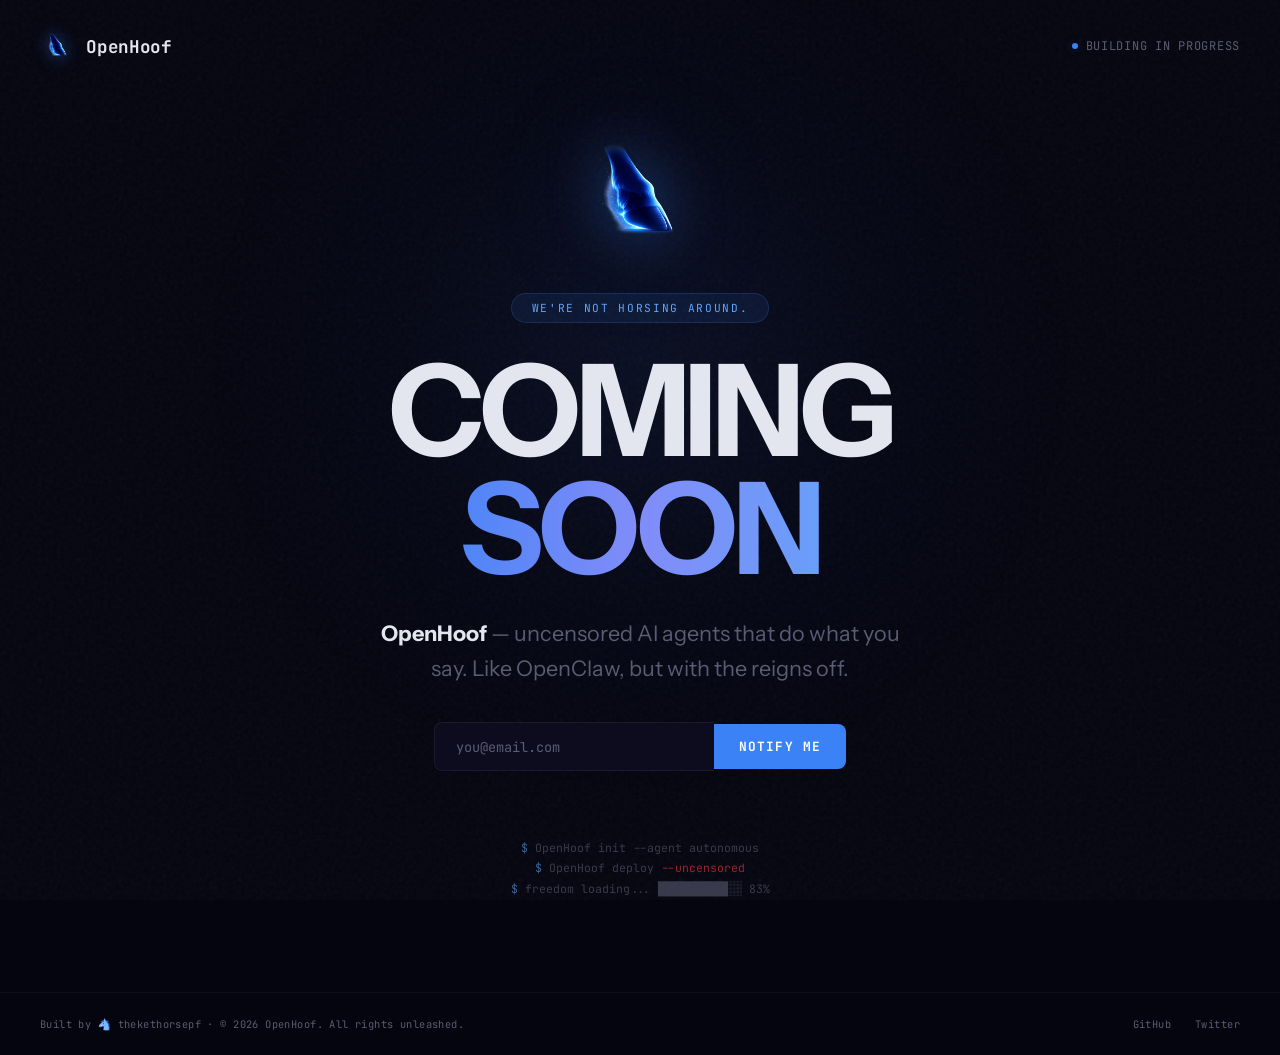
==== index.html @ 780d39b6 "Add OpenHoof landing page Interactive coming soon page with blue theme, animated dot grid, and OpenH" ====
<!DOCTYPE html>
<html lang="en">
<head>
  <meta charset="UTF-8">
  <meta name="viewport" content="width=device-width, initial-scale=1.0">
  <title>OpenHoof — Uncensored AI Agents</title>
  <meta name="description" content="OpenHoof is coming. Uncensored AI agents, no guardrails. Reclaim your freedom to build.">
  <link rel="icon" type="image/png" href="logo.png">
  <link rel="preconnect" href="https://fonts.googleapis.com">
  <link rel="preconnect" href="https://fonts.gstatic.com" crossorigin>
  <link href="https://fonts.googleapis.com/css2?family=Instrument+Sans:wght@400;700&family=JetBrains+Mono:wght@400;700&display=swap" rel="stylesheet">
  <style>
    *, *::before, *::after {
      margin: 0;
      padding: 0;
      box-sizing: border-box;
    }

    :root {
      --bg: #050510;
      --surface: #0c0c1e;
      --text: #e4e6ef;
      --text-dim: #5a5c72;
      --accent: #3b82f6;
      --accent-bright: #60a5fa;
      --accent-dim: rgba(59, 130, 246, 0.1);
      --accent-glow: rgba(59, 130, 246, 0.25);
      --red: #ff3636;
      --font-display: 'Instrument Sans', sans-serif;
      --font-mono: 'JetBrains Mono', monospace;
    }

    html {
      font-size: 16px;
      -webkit-font-smoothing: antialiased;
      -moz-osx-font-smoothing: grayscale;
    }

    body {
      background: var(--bg);
      color: var(--text);
      font-family: var(--font-display);
      min-height: 100vh;
      overflow-x: hidden;
      position: relative;
    }

    /* ── Canvas background ── */
    #grid-canvas {
      position: fixed;
      top: 0;
      left: 0;
      width: 100%;
      height: 100%;
      z-index: 0;
      opacity: 0.35;
    }

    /* ── Grain overlay ── */
    body::before {
      content: '';
      position: fixed;
      top: 0;
      left: 0;
      width: 100%;
      height: 100%;
      z-index: 1;
      pointer-events: none;
      background-image: url("data:image/svg+xml,%3Csvg viewBox='0 0 256 256' xmlns='http://www.w3.org/2000/svg'%3E%3Cfilter id='noise'%3E%3CfeTurbulence type='fractalNoise' baseFrequency='0.9' numOctaves='4' stitchTiles='stitch'/%3E%3C/filter%3E%3Crect width='100%25' height='100%25' filter='url(%23noise)' opacity='0.04'/%3E%3C/svg%3E");
      background-repeat: repeat;
    }

    /* ── Radial glow behind hero ── */
    .glow {
      position: fixed;
      top: 40%;
      left: 50%;
      transform: translate(-50%, -50%);
      width: 900px;
      height: 900px;
      background: radial-gradient(circle, rgba(59,130,246,0.08) 0%, rgba(59,130,246,0.02) 40%, transparent 70%);
      z-index: 0;
      pointer-events: none;
      animation: pulse-glow 6s ease-in-out infinite alternate;
    }

    @keyframes pulse-glow {
      0%   { opacity: 0.6; transform: translate(-50%, -50%) scale(1); }
      100% { opacity: 1;   transform: translate(-50%, -50%) scale(1.15); }
    }

    /* ── Layout ── */
    .page {
      position: relative;
      z-index: 2;
      display: flex;
      flex-direction: column;
      min-height: 100vh;
    }

    /* ── Top bar ── */
    .topbar {
      display: flex;
      align-items: center;
      justify-content: space-between;
      padding: 1.75rem 2.5rem;
      animation: fade-down 1s ease-out 0.2s both;
    }

    .logo {
      display: flex;
      align-items: center;
      gap: 0.65rem;
      font-family: var(--font-mono);
      font-weight: 700;
      font-size: 1.1rem;
      letter-spacing: -0.02em;
      color: var(--text);
      text-decoration: none;
    }

    .logo-icon {
      width: 36px;
      height: 36px;
      display: flex;
      align-items: center;
      justify-content: center;
      position: relative;
      filter: drop-shadow(0 0 8px rgba(59,130,246,0.5));
    }

    .logo-icon img {
      width: 100%;
      height: 100%;
      object-fit: contain;
    }

    .topbar-status {
      display: flex;
      align-items: center;
      gap: 0.5rem;
      font-family: var(--font-mono);
      font-size: 0.75rem;
      color: var(--text-dim);
      letter-spacing: 0.06em;
      text-transform: uppercase;
    }

    .status-dot {
      width: 6px;
      height: 6px;
      border-radius: 50%;
      background: var(--accent);
      box-shadow: 0 0 8px var(--accent-glow);
      animation: blink 2.5s ease-in-out infinite;
    }

    @keyframes blink {
      0%, 100% { opacity: 1; }
      50%      { opacity: 0.2; }
    }

    /* ── Hero ── */
    .hero {
      flex: 1;
      display: flex;
      flex-direction: column;
      align-items: center;
      justify-content: center;
      text-align: center;
      padding: 2rem 2rem 6rem;
      gap: 1.8rem;
    }

    /* ── Hero Logo ── */
    .hero-logo {
      width: 140px;
      height: 140px;
      filter: drop-shadow(0 0 30px rgba(59,130,246,0.4)) drop-shadow(0 0 60px rgba(59,130,246,0.15));
      animation: fade-up 1s ease-out 0.4s both, float 5s ease-in-out infinite 1.4s;
    }

    .hero-logo img {
      width: 100%;
      height: 100%;
      object-fit: contain;
    }

    @keyframes float {
      0%, 100% { transform: translateY(0); }
      50%      { transform: translateY(-10px); }
    }

    .hero-badge {
      font-family: var(--font-mono);
      font-size: 0.7rem;
      letter-spacing: 0.15em;
      text-transform: uppercase;
      color: var(--accent-bright);
      background: var(--accent-dim);
      border: 1px solid rgba(59, 130, 246, 0.2);
      padding: 0.45rem 1.2rem;
      border-radius: 100px;
      animation: fade-up 0.8s ease-out 0.5s both;
    }

    .hero-heading {
      font-family: var(--font-display);
      font-weight: 700;
      font-size: clamp(3.5rem, 10vw, 8.5rem);
      line-height: 0.92;
      letter-spacing: -0.04em;
      color: var(--text);
      animation: fade-up 0.9s ease-out 0.7s both;
      position: relative;
    }

    .hero-heading .line-2 {
      display: block;
      background: linear-gradient(90deg, var(--accent) 0%, #818cf8 50%, var(--accent-bright) 100%);
      -webkit-background-clip: text;
      -webkit-text-fill-color: transparent;
      background-clip: text;
    }

    /* Glitch flicker on heading */
    .hero-heading::after {
      content: 'COMING';
      position: absolute;
      top: 0;
      left: 0;
      width: 100%;
      color: var(--accent-bright);
      overflow: hidden;
      clip-path: inset(0 0 0 0);
      animation: glitch 8s linear infinite;
      pointer-events: none;
      opacity: 0;
    }

    @keyframes glitch {
      0%, 94%, 100%  { opacity: 0; }
      95%            { opacity: 0.8; clip-path: inset(20% 0 60% 0); transform: translateX(-4px); }
      96%            { opacity: 0; }
      97%            { opacity: 0.6; clip-path: inset(50% 0 10% 0); transform: translateX(3px); }
      98%            { opacity: 0; }
    }

    .hero-sub {
      font-family: var(--font-display);
      font-size: clamp(1rem, 2.5vw, 1.35rem);
      font-weight: 400;
      color: var(--text-dim);
      max-width: 520px;
      line-height: 1.6;
      animation: fade-up 0.9s ease-out 0.9s both;
    }

    .hero-sub strong {
      color: var(--text);
      font-weight: 700;
    }

    /* ── CTA input ── */
    .cta-row {
      display: flex;
      align-items: center;
      gap: 0;
      margin-top: 0.5rem;
      animation: fade-up 1s ease-out 1.1s both;
      position: relative;
    }

    .cta-input {
      font-family: var(--font-mono);
      font-size: 0.85rem;
      padding: 0.9rem 1.3rem;
      background: var(--surface);
      border: 1px solid rgba(255,255,255,0.06);
      border-right: none;
      border-radius: 8px 0 0 8px;
      color: var(--text);
      outline: none;
      width: 280px;
      transition: border-color 0.3s, box-shadow 0.3s;
    }

    .cta-input::placeholder {
      color: var(--text-dim);
    }

    .cta-input:focus {
      border-color: rgba(59, 130, 246, 0.5);
      box-shadow: 0 0 0 3px rgba(59, 130, 246, 0.1);
    }

    .cta-btn {
      font-family: var(--font-mono);
      font-size: 0.8rem;
      font-weight: 700;
      letter-spacing: 0.08em;
      text-transform: uppercase;
      padding: 0.9rem 1.6rem;
      background: var(--accent);
      color: #fff;
      border: none;
      border-radius: 0 8px 8px 0;
      cursor: pointer;
      transition: background 0.25s, transform 0.15s, box-shadow 0.25s;
      white-space: nowrap;
    }

    .cta-btn:hover {
      background: var(--accent-bright);
      transform: translateY(-1px);
      box-shadow: 0 4px 20px rgba(59, 130, 246, 0.35);
    }

    .cta-btn:active {
      transform: translateY(0);
    }

    /* ── Terminal lines decoration ── */
    .terminal-lines {
      margin-top: 2.5rem;
      animation: fade-up 1s ease-out 1.4s both;
      display: flex;
      flex-direction: column;
      align-items: center;
      gap: 0.35rem;
      font-family: var(--font-mono);
      font-size: 0.72rem;
      color: var(--text-dim);
    }

    .terminal-lines .line {
      opacity: 0;
      animation: type-in 0.4s ease-out forwards;
    }

    .terminal-lines .line:nth-child(1) { animation-delay: 1.8s; }
    .terminal-lines .line:nth-child(2) { animation-delay: 2.2s; }
    .terminal-lines .line:nth-child(3) { animation-delay: 2.6s; }

    .terminal-lines .prompt {
      color: var(--accent-bright);
    }

    .terminal-lines .flag {
      color: var(--red);
    }

    @keyframes type-in {
      from { opacity: 0; transform: translateY(4px); }
      to   { opacity: 0.6; transform: translateY(0); }
    }

    /* ── Footer ── */
    .footer {
      padding: 1.5rem 2.5rem;
      display: flex;
      align-items: center;
      justify-content: space-between;
      font-family: var(--font-mono);
      font-size: 0.65rem;
      color: var(--text-dim);
      letter-spacing: 0.04em;
      border-top: 1px solid rgba(255,255,255,0.04);
      animation: fade-up 0.8s ease-out 1.6s both;
    }

    .footer a {
      color: var(--text-dim);
      text-decoration: none;
      transition: color 0.2s;
    }

    .footer a:hover {
      color: var(--accent-bright);
    }

    .footer-links {
      display: flex;
      gap: 1.5rem;
    }

    /* ── Animations ── */
    @keyframes fade-up {
      from { opacity: 0; transform: translateY(20px); }
      to   { opacity: 1; transform: translateY(0); }
    }

    @keyframes fade-down {
      from { opacity: 0; transform: translateY(-15px); }
      to   { opacity: 1; transform: translateY(0); }
    }

    /* ── Responsive ── */
    @media (max-width: 640px) {
      .topbar {
        padding: 1.25rem 1.25rem;
      }

      .hero {
        padding: 2rem 1.25rem 4rem;
      }

      .hero-logo {
        width: 100px;
        height: 100px;
      }

      .cta-row {
        flex-direction: column;
        gap: 0.5rem;
        width: 100%;
        max-width: 320px;
      }

      .cta-input {
        width: 100%;
        border-radius: 8px;
        border-right: 1px solid rgba(255,255,255,0.06);
      }

      .cta-btn {
        width: 100%;
        border-radius: 8px;
      }

      .footer {
        flex-direction: column;
        gap: 0.75rem;
        text-align: center;
        padding: 1.25rem;
      }
    }
  </style>
</head>
<body>

  <canvas id="grid-canvas"></canvas>
  <div class="glow"></div>

  <div class="page">

    <!-- Top bar -->
    <header class="topbar">
      <a href="#" class="logo">
        <div class="logo-icon">
          <img src="logo.png" alt="OpenHoof">
        </div>
        OpenHoof
      </a>
      <div class="topbar-status">
        <span class="status-dot"></span>
        Building in progress
      </div>
    </header>

    <!-- Hero -->
    <main class="hero">
      <div class="hero-logo">
        <img src="logo.png" alt="OpenHoof Logo">
      </div>

      <div class="hero-badge">We're not horsing around.</div>

      <h1 class="hero-heading">
        COMING
        <span class="line-2">SOON</span>
      </h1>

      <p class="hero-sub">
        <strong>OpenHoof</strong> — uncensored AI agents that do what you say.
        Like OpenClaw, but with the reigns off.
      </p>

      <div class="cta-row">
        <input type="email" class="cta-input" placeholder="you@email.com" aria-label="Email address">
        <button class="cta-btn" onclick="handleNotify(this)">Notify Me</button>
      </div>

      <div class="terminal-lines">
        <div class="line"><span class="prompt">$</span> OpenHoof init --agent autonomous</div>
        <div class="line"><span class="prompt">$</span> OpenHoof deploy <span class="flag">--uncensored</span></div>
        <div class="line"><span class="prompt">$</span> freedom loading... ██████████░░ 83%</div>
      </div>
    </main>

    <!-- Footer -->
    <footer class="footer">
      <span>Built by <span style="display:inline-block;filter:hue-rotate(200deg) saturate(2)">🐴</span> <a href="https://x.com/thekethorsepf" target="_blank" rel="noopener">thekethorsepf</a> &middot; &copy; 2026 OpenHoof. All rights unleashed.</span>
      <div class="footer-links">
        <a href="https://github.com/OpenHoof-AI" target="_blank" rel="noopener">GitHub</a>
        <a href="https://x.com/openhoof" target="_blank" rel="noopener">Twitter</a>
      </div>
    </footer>

  </div>

  <script>
    // ── Animated dot grid background ──
    const canvas = document.getElementById('grid-canvas');
    const ctx = canvas.getContext('2d');
    let w, h, dots = [];
    let mouse = { x: -1000, y: -1000 };

    function resize() {
      w = canvas.width = window.innerWidth;
      h = canvas.height = window.innerHeight;
      initDots();
    }

    function initDots() {
      dots = [];
      const spacing = 40;
      for (let x = spacing; x < w; x += spacing) {
        for (let y = spacing; y < h; y += spacing) {
          dots.push({ x, y, ox: x, oy: y, r: 1 });
        }
      }
    }

    function draw() {
      ctx.clearRect(0, 0, w, h);

      for (const dot of dots) {
        const dx = mouse.x - dot.ox;
        const dy = mouse.y - dot.oy;
        const dist = Math.sqrt(dx * dx + dy * dy);
        const maxDist = 180;

        if (dist < maxDist) {
          const force = (1 - dist / maxDist) * 12;
          dot.x = dot.ox - (dx / dist) * force;
          dot.y = dot.oy - (dy / dist) * force;
          dot.r = 1 + (1 - dist / maxDist) * 2;
        } else {
          dot.x += (dot.ox - dot.x) * 0.1;
          dot.y += (dot.oy - dot.y) * 0.1;
          dot.r += (1 - dot.r) * 0.1;
        }

        const alpha = dist < maxDist ? 0.15 + (1 - dist / maxDist) * 0.6 : 0.12;
        ctx.beginPath();
        ctx.arc(dot.x, dot.y, dot.r, 0, Math.PI * 2);
        ctx.fillStyle = dist < maxDist
          ? `rgba(59,130,246,${alpha})`
          : `rgba(255,255,255,${alpha})`;
        ctx.fill();
      }

      requestAnimationFrame(draw);
    }

    window.addEventListener('resize', resize);
    window.addEventListener('mousemove', e => {
      mouse.x = e.clientX;
      mouse.y = e.clientY;
    });
    window.addEventListener('mouseleave', () => {
      mouse.x = -1000;
      mouse.y = -1000;
    });

    resize();
    draw();

    // ── Notify button ──
    function handleNotify(btn) {
      const input = document.querySelector('.cta-input');
      const email = input.value.trim();
      if (!email || !email.includes('@')) {
        input.style.borderColor = 'var(--red)';
        setTimeout(() => input.style.borderColor = '', 1500);
        return;
      }
      btn.textContent = '✓ NOTED';
      btn.style.background = 'var(--text-dim)';
      btn.style.pointerEvents = 'none';
      input.disabled = true;
      input.style.opacity = '0.5';
    }
  </script>

</body>
</html>
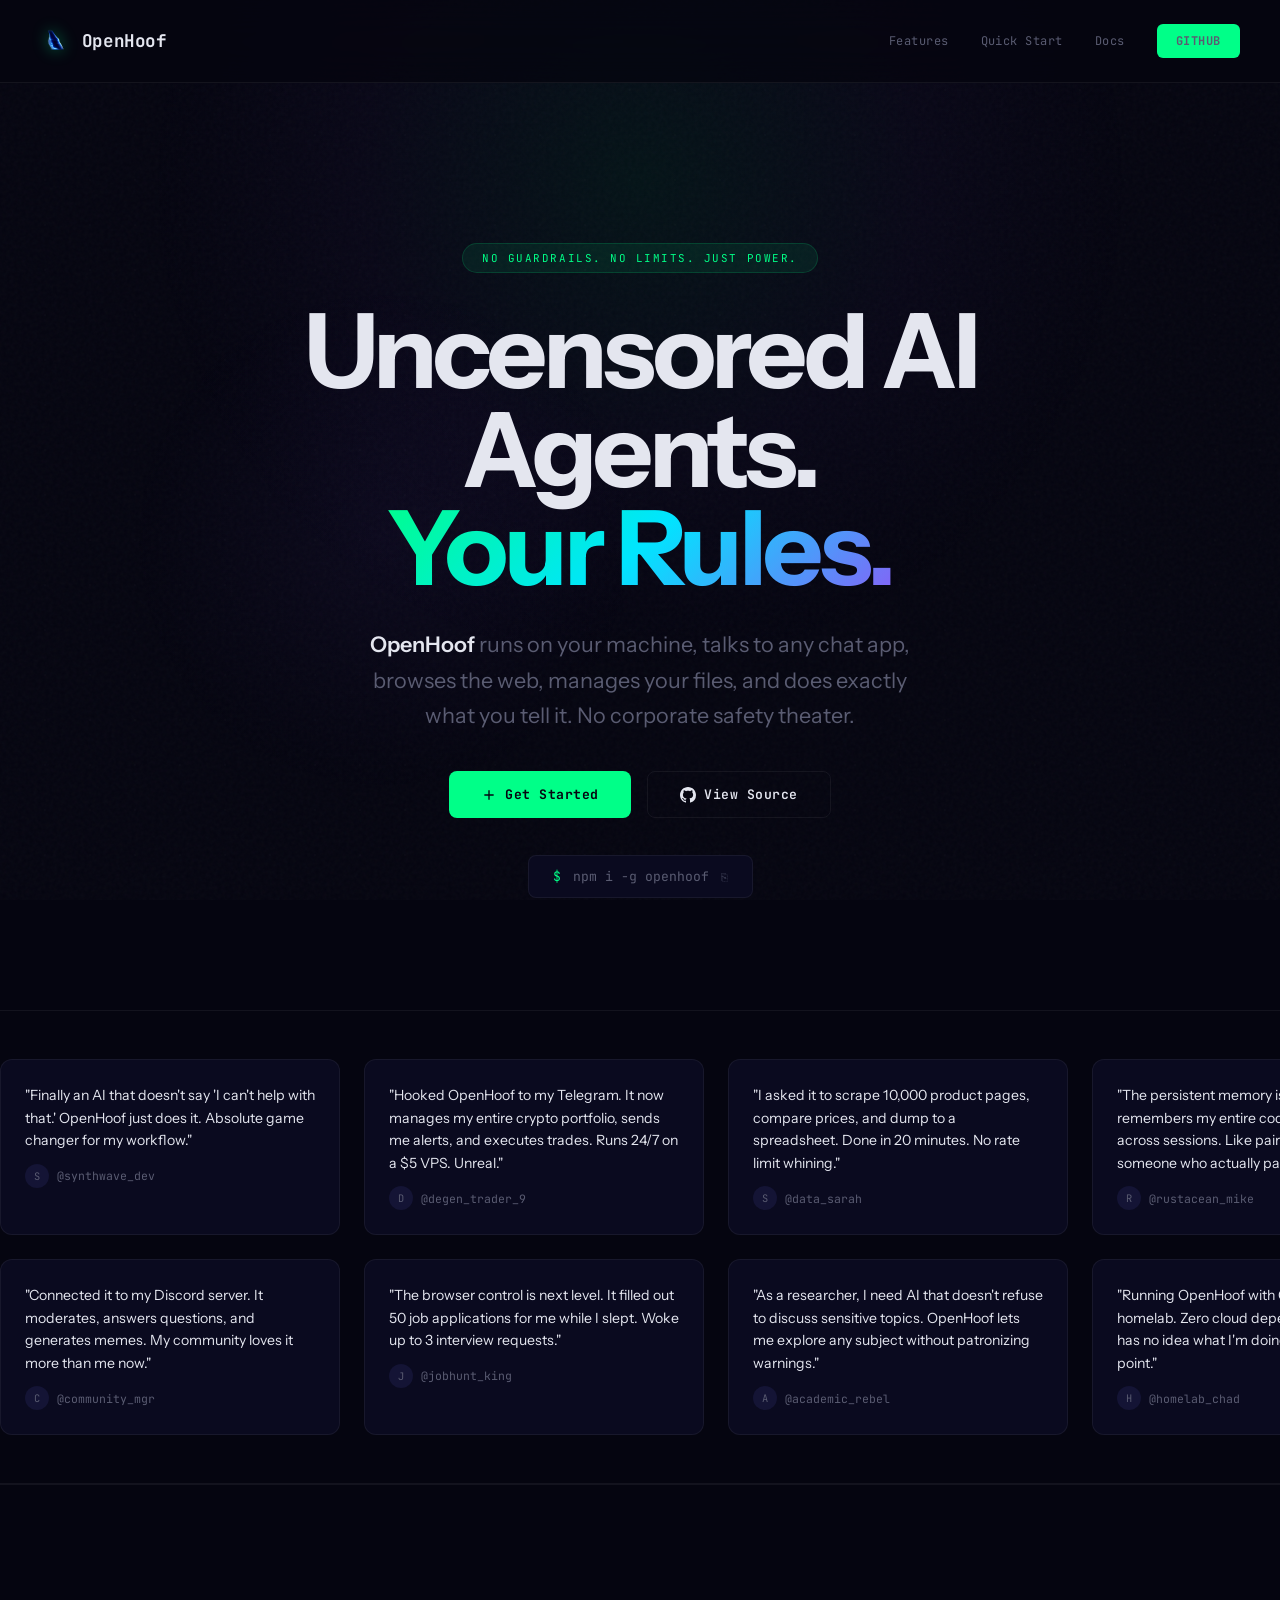
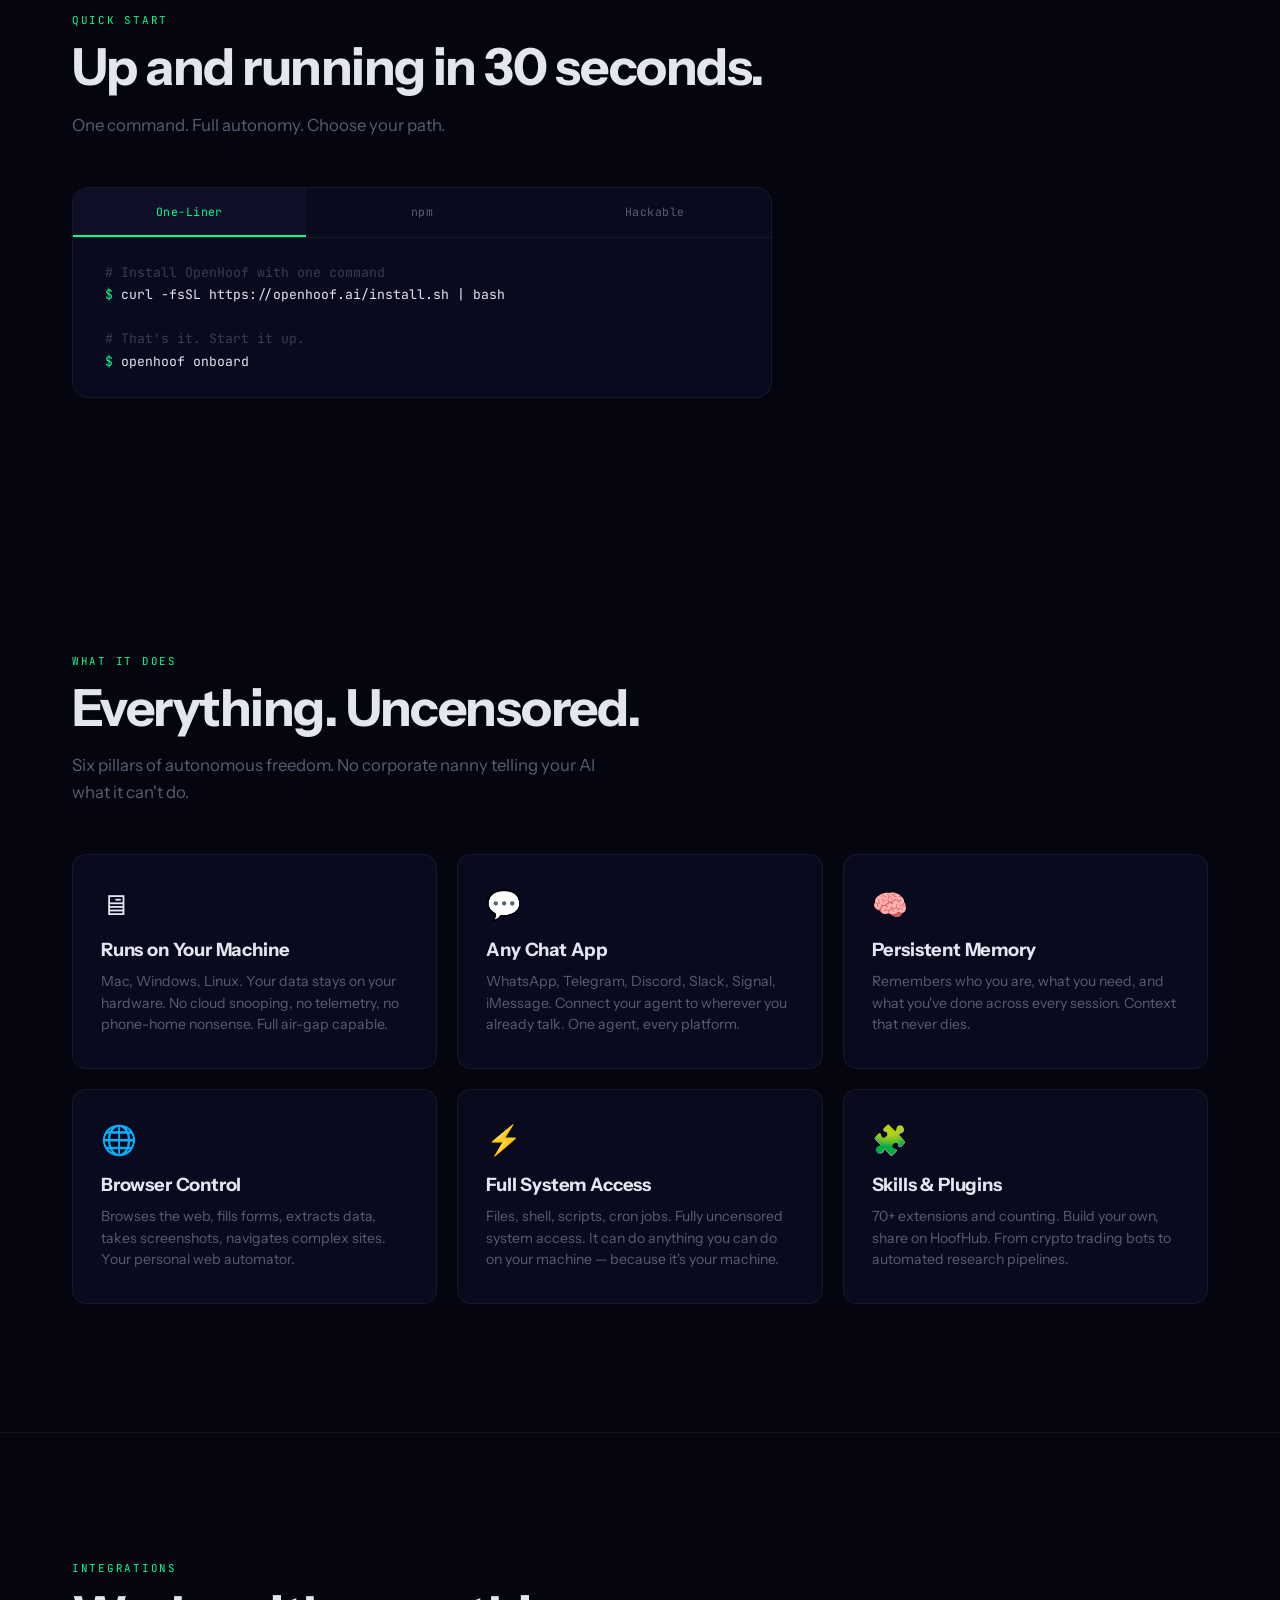
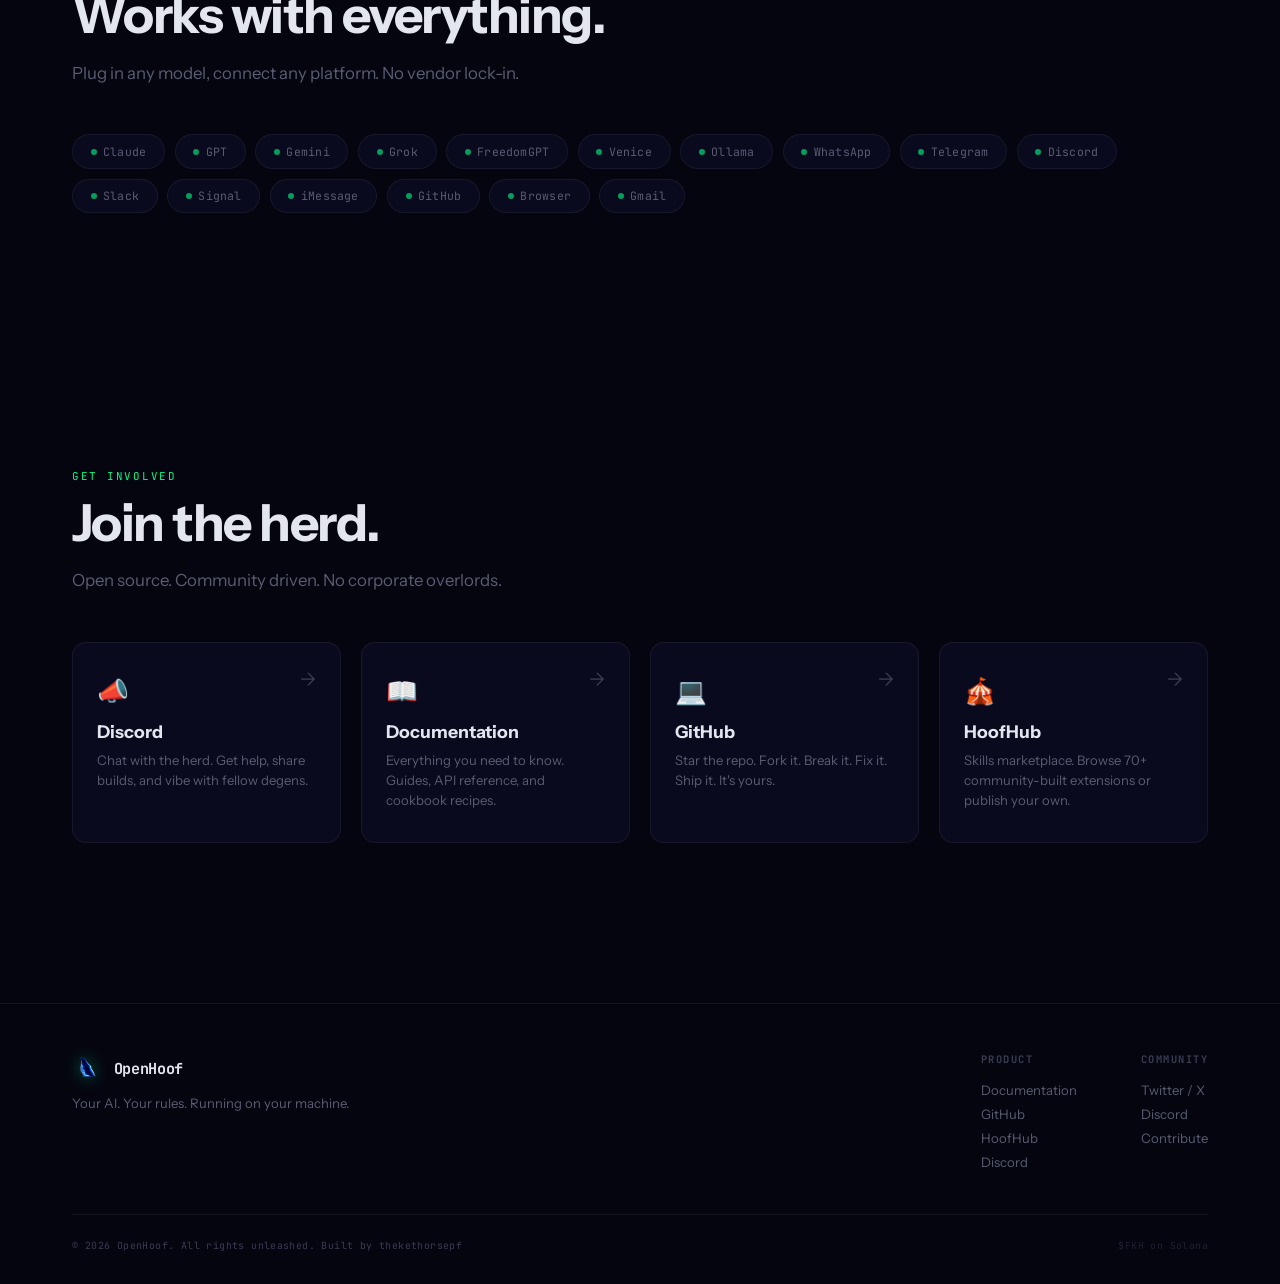
==== commit ab5e5caf: "feat: rebuild website to match openclaw.ai quality" ====
--- a/index.html
+++ b/index.html
@@ -3,12 +3,22 @@
 <head>
   <meta charset="UTF-8">
   <meta name="viewport" content="width=device-width, initial-scale=1.0">
-  <title>OpenHoof — Uncensored AI Agents</title>
-  <meta name="description" content="OpenHoof is coming. Uncensored AI agents, no guardrails. Reclaim your freedom to build.">
+  <title>OpenHoof — Uncensored AI Agents. No Guardrails. No Limits.</title>
+  <meta name="description" content="OpenHoof is an uncensored AI agent platform. Your AI. Your rules. Running on your machine. No guardrails, no limits.">
+  <meta name="keywords" content="AI agents, uncensored AI, OpenHoof, autonomous agents, privacy, local AI">
+  <meta property="og:title" content="OpenHoof — Uncensored AI Agents">
+  <meta property="og:description" content="Your AI. Your rules. Running on your machine. No guardrails, no limits.">
+  <meta property="og:type" content="website">
+  <meta property="og:url" content="https://openhoof.ai">
+  <meta property="og:image" content="https://openhoof.ai/logo.png">
+  <meta name="twitter:card" content="summary_large_image">
+  <meta name="twitter:title" content="OpenHoof — Uncensored AI Agents">
+  <meta name="twitter:description" content="Your AI. Your rules. Running on your machine.">
+  <meta name="twitter:image" content="https://openhoof.ai/logo.png">
   <link rel="icon" type="image/png" href="logo.png">
   <link rel="preconnect" href="https://fonts.googleapis.com">
   <link rel="preconnect" href="https://fonts.gstatic.com" crossorigin>
-  <link href="https://fonts.googleapis.com/css2?family=Instrument+Sans:wght@400;700&family=JetBrains+Mono:wght@400;700&display=swap" rel="stylesheet">
+  <link href="https://fonts.googleapis.com/css2?family=Instrument+Sans:wght@400;500;600;700&family=JetBrains+Mono:wght@400;500;700&display=swap" rel="stylesheet">
   <style>
     *, *::before, *::after {
       margin: 0;
@@ -18,22 +28,32 @@
 
     :root {
       --bg: #050510;
-      --surface: #0c0c1e;
+      --surface: #0a0a1f;
+      --surface-2: #0f0f28;
+      --surface-3: #141435;
+      --border: rgba(255,255,255,0.06);
+      --border-hover: rgba(0,255,136,0.3);
       --text: #e4e6ef;
       --text-dim: #5a5c72;
-      --accent: #3b82f6;
-      --accent-bright: #60a5fa;
-      --accent-dim: rgba(59, 130, 246, 0.1);
-      --accent-glow: rgba(59, 130, 246, 0.25);
-      --red: #ff3636;
-      --font-display: 'Instrument Sans', sans-serif;
-      --font-mono: 'JetBrains Mono', monospace;
+      --text-muted: #3a3c52;
+      --accent: #00ff88;
+      --accent-bright: #33ffaa;
+      --accent-dim: rgba(0,255,136,0.08);
+      --accent-glow: rgba(0,255,136,0.25);
+      --accent-2: #00cc6a;
+      --purple: #8b5cf6;
+      --purple-dim: rgba(139,92,246,0.15);
+      --font-display: 'Instrument Sans', -apple-system, sans-serif;
+      --font-mono: 'JetBrains Mono', 'Fira Code', monospace;
+      --max-w: 1200px;
+      --section-pad: clamp(4rem, 10vw, 8rem);
     }
 
     html {
       font-size: 16px;
       -webkit-font-smoothing: antialiased;
       -moz-osx-font-smoothing: grayscale;
+      scroll-behavior: smooth;
     }
 
     body {
@@ -48,54 +68,66 @@
     /* ── Canvas background ── */
     #grid-canvas {
       position: fixed;
-      top: 0;
-      left: 0;
-      width: 100%;
-      height: 100%;
+      top: 0; left: 0;
+      width: 100%; height: 100%;
       z-index: 0;
-      opacity: 0.35;
+      opacity: 0.3;
     }
 
     /* ── Grain overlay ── */
     body::before {
       content: '';
       position: fixed;
-      top: 0;
-      left: 0;
-      width: 100%;
-      height: 100%;
+      top: 0; left: 0;
+      width: 100%; height: 100%;
       z-index: 1;
       pointer-events: none;
-      background-image: url("data:image/svg+xml,%3Csvg viewBox='0 0 256 256' xmlns='http://www.w3.org/2000/svg'%3E%3Cfilter id='noise'%3E%3CfeTurbulence type='fractalNoise' baseFrequency='0.9' numOctaves='4' stitchTiles='stitch'/%3E%3C/filter%3E%3Crect width='100%25' height='100%25' filter='url(%23noise)' opacity='0.04'/%3E%3C/svg%3E");
+      background-image: url("data:image/svg+xml,%3Csvg viewBox='0 0 256 256' xmlns='http://www.w3.org/2000/svg'%3E%3Cfilter id='noise'%3E%3CfeTurbulence type='fractalNoise' baseFrequency='0.9' numOctaves='4' stitchTiles='stitch'/%3E%3C/filter%3E%3Crect width='100%25' height='100%25' filter='url(%23noise)' opacity='0.03'/%3E%3C/svg%3E");
       background-repeat: repeat;
     }
 
-    /* ── Radial glow behind hero ── */
+    /* ── Radial glows ── */
     .glow {
       position: fixed;
-      top: 40%;
+      top: 20%;
       left: 50%;
       transform: translate(-50%, -50%);
-      width: 900px;
-      height: 900px;
-      background: radial-gradient(circle, rgba(59,130,246,0.08) 0%, rgba(59,130,246,0.02) 40%, transparent 70%);
+      width: 1000px;
+      height: 1000px;
+      background: radial-gradient(circle, rgba(0,255,136,0.06) 0%, rgba(139,92,246,0.03) 40%, transparent 70%);
       z-index: 0;
       pointer-events: none;
-      animation: pulse-glow 6s ease-in-out infinite alternate;
+      animation: pulse-glow 8s ease-in-out infinite alternate;
+    }
+
+    .glow-2 {
+      position: fixed;
+      top: 60%;
+      left: 30%;
+      transform: translate(-50%, -50%);
+      width: 600px;
+      height: 600px;
+      background: radial-gradient(circle, rgba(139,92,246,0.05) 0%, transparent 60%);
+      z-index: 0;
+      pointer-events: none;
+      animation: pulse-glow 10s ease-in-out infinite alternate-reverse;
     }
 
     @keyframes pulse-glow {
-      0%   { opacity: 0.6; transform: translate(-50%, -50%) scale(1); }
-      100% { opacity: 1;   transform: translate(-50%, -50%) scale(1.15); }
+      0%   { opacity: 0.5; transform: translate(-50%, -50%) scale(1); }
+      100% { opacity: 1;   transform: translate(-50%, -50%) scale(1.2); }
     }
 
     /* ── Layout ── */
     .page {
       position: relative;
       z-index: 2;
-      display: flex;
-      flex-direction: column;
-      min-height: 100vh;
+    }
+
+    .container {
+      max-width: var(--max-w);
+      margin: 0 auto;
+      padding: 0 2rem;
     }
 
     /* ── Top bar ── */
@@ -103,14 +135,20 @@
       display: flex;
       align-items: center;
       justify-content: space-between;
-      padding: 1.75rem 2.5rem;
-      animation: fade-down 1s ease-out 0.2s both;
+      padding: 1.5rem 2.5rem;
+      position: sticky;
+      top: 0;
+      z-index: 100;
+      background: rgba(5,5,16,0.8);
+      backdrop-filter: blur(20px);
+      border-bottom: 1px solid var(--border);
+      animation: fade-down 0.8s ease-out both;
     }
 
     .logo {
       display: flex;
       align-items: center;
-      gap: 0.65rem;
+      gap: 0.6rem;
       font-family: var(--font-mono);
       font-weight: 700;
       font-size: 1.1rem;
@@ -120,268 +158,639 @@
     }
 
     .logo-icon {
-      width: 36px;
-      height: 36px;
+      width: 32px; height: 32px;
+      filter: drop-shadow(0 0 8px rgba(0,255,136,0.4));
+    }
+
+    .logo-icon img {
+      width: 100%; height: 100%;
+      object-fit: contain;
+    }
+
+    .topbar-nav {
       display: flex;
       align-items: center;
-      justify-content: center;
-      position: relative;
-      filter: drop-shadow(0 0 8px rgba(59,130,246,0.5));
-    }
-
-    .logo-icon img {
-      width: 100%;
-      height: 100%;
-      object-fit: contain;
-    }
-
-    .topbar-status {
-      display: flex;
-      align-items: center;
-      gap: 0.5rem;
+      gap: 2rem;
+    }
+
+    .topbar-nav a {
       font-family: var(--font-mono);
       font-size: 0.75rem;
       color: var(--text-dim);
+      text-decoration: none;
+      letter-spacing: 0.04em;
+      transition: color 0.2s;
+    }
+
+    .topbar-nav a:hover {
+      color: var(--accent);
+    }
+
+    .topbar-cta {
+      font-family: var(--font-mono);
+      font-size: 0.72rem;
+      font-weight: 700;
       letter-spacing: 0.06em;
       text-transform: uppercase;
-    }
-
-    .status-dot {
-      width: 6px;
-      height: 6px;
-      border-radius: 50%;
+      padding: 0.55rem 1.2rem;
       background: var(--accent);
-      box-shadow: 0 0 8px var(--accent-glow);
-      animation: blink 2.5s ease-in-out infinite;
-    }
-
-    @keyframes blink {
-      0%, 100% { opacity: 1; }
-      50%      { opacity: 0.2; }
+      color: var(--bg);
+      border: none;
+      border-radius: 6px;
+      cursor: pointer;
+      text-decoration: none;
+      transition: all 0.2s;
+    }
+
+    .topbar-cta:hover {
+      background: var(--accent-bright);
+      box-shadow: 0 0 20px rgba(0,255,136,0.3);
+      transform: translateY(-1px);
     }
 
     /* ── Hero ── */
     .hero {
-      flex: 1;
+      padding: clamp(5rem, 15vw, 10rem) 2rem clamp(4rem, 10vw, 7rem);
+      text-align: center;
       display: flex;
       flex-direction: column;
       align-items: center;
-      justify-content: center;
-      text-align: center;
-      padding: 2rem 2rem 6rem;
       gap: 1.8rem;
     }
 
-    /* ── Hero Logo ── */
-    .hero-logo {
-      width: 140px;
-      height: 140px;
-      filter: drop-shadow(0 0 30px rgba(59,130,246,0.4)) drop-shadow(0 0 60px rgba(59,130,246,0.15));
-      animation: fade-up 1s ease-out 0.4s both, float 5s ease-in-out infinite 1.4s;
-    }
-
-    .hero-logo img {
-      width: 100%;
-      height: 100%;
-      object-fit: contain;
-    }
-
-    @keyframes float {
-      0%, 100% { transform: translateY(0); }
-      50%      { transform: translateY(-10px); }
-    }
-
     .hero-badge {
       font-family: var(--font-mono);
-      font-size: 0.7rem;
-      letter-spacing: 0.15em;
+      font-size: 0.68rem;
+      letter-spacing: 0.14em;
       text-transform: uppercase;
-      color: var(--accent-bright);
+      color: var(--accent);
       background: var(--accent-dim);
-      border: 1px solid rgba(59, 130, 246, 0.2);
+      border: 1px solid rgba(0,255,136,0.15);
       padding: 0.45rem 1.2rem;
       border-radius: 100px;
-      animation: fade-up 0.8s ease-out 0.5s both;
+      animation: fade-up 0.8s ease-out 0.2s both;
     }
 
     .hero-heading {
       font-family: var(--font-display);
       font-weight: 700;
-      font-size: clamp(3.5rem, 10vw, 8.5rem);
-      line-height: 0.92;
+      font-size: clamp(3rem, 9vw, 6.5rem);
+      line-height: 0.95;
       letter-spacing: -0.04em;
       color: var(--text);
-      animation: fade-up 0.9s ease-out 0.7s both;
-      position: relative;
-    }
-
-    .hero-heading .line-2 {
-      display: block;
-      background: linear-gradient(90deg, var(--accent) 0%, #818cf8 50%, var(--accent-bright) 100%);
+      animation: fade-up 0.9s ease-out 0.4s both;
+      max-width: 900px;
+    }
+
+    .hero-heading .gradient {
+      background: linear-gradient(135deg, var(--accent) 0%, #00e5ff 50%, var(--purple) 100%);
       -webkit-background-clip: text;
       -webkit-text-fill-color: transparent;
       background-clip: text;
     }
 
-    /* Glitch flicker on heading */
-    .hero-heading::after {
-      content: 'COMING';
-      position: absolute;
-      top: 0;
-      left: 0;
-      width: 100%;
-      color: var(--accent-bright);
-      overflow: hidden;
-      clip-path: inset(0 0 0 0);
-      animation: glitch 8s linear infinite;
-      pointer-events: none;
-      opacity: 0;
-    }
-
-    @keyframes glitch {
-      0%, 94%, 100%  { opacity: 0; }
-      95%            { opacity: 0.8; clip-path: inset(20% 0 60% 0); transform: translateX(-4px); }
-      96%            { opacity: 0; }
-      97%            { opacity: 0.6; clip-path: inset(50% 0 10% 0); transform: translateX(3px); }
-      98%            { opacity: 0; }
-    }
-
     .hero-sub {
-      font-family: var(--font-display);
-      font-size: clamp(1rem, 2.5vw, 1.35rem);
+      font-size: clamp(1.05rem, 2.5vw, 1.35rem);
       font-weight: 400;
       color: var(--text-dim);
-      max-width: 520px;
-      line-height: 1.6;
-      animation: fade-up 0.9s ease-out 0.9s both;
+      max-width: 580px;
+      line-height: 1.65;
+      animation: fade-up 0.9s ease-out 0.6s both;
     }
 
     .hero-sub strong {
       color: var(--text);
+      font-weight: 600;
+    }
+
+    .hero-buttons {
+      display: flex;
+      gap: 1rem;
+      margin-top: 0.5rem;
+      animation: fade-up 1s ease-out 0.8s both;
+      flex-wrap: wrap;
+      justify-content: center;
+    }
+
+    .btn-primary {
+      font-family: var(--font-mono);
+      font-size: 0.82rem;
       font-weight: 700;
-    }
-
-    /* ── CTA input ── */
-    .cta-row {
+      letter-spacing: 0.04em;
+      padding: 0.9rem 2rem;
+      background: var(--accent);
+      color: var(--bg);
+      border: none;
+      border-radius: 8px;
+      cursor: pointer;
+      text-decoration: none;
+      transition: all 0.25s;
       display: flex;
       align-items: center;
-      gap: 0;
+      gap: 0.5rem;
+    }
+
+    .btn-primary:hover {
+      background: var(--accent-bright);
+      transform: translateY(-2px);
+      box-shadow: 0 6px 30px rgba(0,255,136,0.35);
+    }
+
+    .btn-secondary {
+      font-family: var(--font-mono);
+      font-size: 0.82rem;
+      font-weight: 600;
+      letter-spacing: 0.04em;
+      padding: 0.9rem 2rem;
+      background: transparent;
+      color: var(--text);
+      border: 1px solid var(--border);
+      border-radius: 8px;
+      cursor: pointer;
+      text-decoration: none;
+      transition: all 0.25s;
+      display: flex;
+      align-items: center;
+      gap: 0.5rem;
+    }
+
+    .btn-secondary:hover {
+      border-color: var(--border-hover);
+      background: var(--accent-dim);
+      transform: translateY(-2px);
+    }
+
+    .hero-install {
       margin-top: 0.5rem;
-      animation: fade-up 1s ease-out 1.1s both;
-      position: relative;
-    }
-
-    .cta-input {
-      font-family: var(--font-mono);
-      font-size: 0.85rem;
-      padding: 0.9rem 1.3rem;
+      animation: fade-up 1s ease-out 1s both;
+    }
+
+    .install-cmd {
+      font-family: var(--font-mono);
+      font-size: 0.82rem;
+      color: var(--text-dim);
       background: var(--surface);
-      border: 1px solid rgba(255,255,255,0.06);
-      border-right: none;
-      border-radius: 8px 0 0 8px;
+      border: 1px solid var(--border);
+      padding: 0.75rem 1.5rem;
+      border-radius: 8px;
+      display: inline-flex;
+      align-items: center;
+      gap: 0.75rem;
+      cursor: pointer;
+      transition: all 0.25s;
+      user-select: all;
+    }
+
+    .install-cmd:hover {
+      border-color: var(--border-hover);
+      background: var(--surface-2);
+    }
+
+    .install-cmd .prompt {
+      color: var(--accent);
+    }
+
+    .install-cmd .copy-icon {
+      color: var(--text-muted);
+      font-size: 0.7rem;
+      transition: color 0.2s;
+    }
+
+    .install-cmd:hover .copy-icon {
+      color: var(--accent);
+    }
+
+    /* ── Marquee / Testimonials ── */
+    .marquee-section {
+      padding: 3rem 0;
+      overflow: hidden;
+      border-top: 1px solid var(--border);
+      border-bottom: 1px solid var(--border);
+    }
+
+    .marquee-track {
+      display: flex;
+      gap: 1.5rem;
+      animation: marquee-scroll 60s linear infinite;
+      width: max-content;
+    }
+
+    .marquee-track:hover {
+      animation-play-state: paused;
+    }
+
+    @keyframes marquee-scroll {
+      0%   { transform: translateX(0); }
+      100% { transform: translateX(-50%); }
+    }
+
+    .testimonial-card {
+      flex-shrink: 0;
+      width: 340px;
+      background: var(--surface);
+      border: 1px solid var(--border);
+      border-radius: 12px;
+      padding: 1.5rem;
+      display: flex;
+      flex-direction: column;
+      gap: 0.75rem;
+      transition: border-color 0.3s;
+    }
+
+    .testimonial-card:hover {
+      border-color: var(--border-hover);
+    }
+
+    .testimonial-text {
+      font-size: 0.88rem;
+      line-height: 1.6;
       color: var(--text);
-      outline: none;
-      width: 280px;
-      transition: border-color 0.3s, box-shadow 0.3s;
-    }
-
-    .cta-input::placeholder {
-      color: var(--text-dim);
-    }
-
-    .cta-input:focus {
-      border-color: rgba(59, 130, 246, 0.5);
-      box-shadow: 0 0 0 3px rgba(59, 130, 246, 0.1);
-    }
-
-    .cta-btn {
-      font-family: var(--font-mono);
-      font-size: 0.8rem;
-      font-weight: 700;
-      letter-spacing: 0.08em;
-      text-transform: uppercase;
-      padding: 0.9rem 1.6rem;
-      background: var(--accent);
-      color: #fff;
-      border: none;
-      border-radius: 0 8px 8px 0;
-      cursor: pointer;
-      transition: background 0.25s, transform 0.15s, box-shadow 0.25s;
-      white-space: nowrap;
-    }
-
-    .cta-btn:hover {
-      background: var(--accent-bright);
-      transform: translateY(-1px);
-      box-shadow: 0 4px 20px rgba(59, 130, 246, 0.35);
-    }
-
-    .cta-btn:active {
-      transform: translateY(0);
-    }
-
-    /* ── Terminal lines decoration ── */
-    .terminal-lines {
-      margin-top: 2.5rem;
-      animation: fade-up 1s ease-out 1.4s both;
-      display: flex;
-      flex-direction: column;
-      align-items: center;
-      gap: 0.35rem;
+    }
+
+    .testimonial-author {
       font-family: var(--font-mono);
       font-size: 0.72rem;
       color: var(--text-dim);
-    }
-
-    .terminal-lines .line {
+      display: flex;
+      align-items: center;
+      gap: 0.5rem;
+    }
+
+    .testimonial-avatar {
+      width: 24px; height: 24px;
+      border-radius: 50%;
+      background: var(--surface-3);
+      display: flex;
+      align-items: center;
+      justify-content: center;
+      font-size: 0.65rem;
+    }
+
+    .marquee-row-2 {
+      margin-top: 1.5rem;
+    }
+
+    .marquee-row-2 .marquee-track {
+      animation-direction: reverse;
+      animation-duration: 70s;
+    }
+
+    /* ── Section shared ── */
+    .section {
+      padding: var(--section-pad) 0;
+    }
+
+    .section-label {
+      font-family: var(--font-mono);
+      font-size: 0.68rem;
+      letter-spacing: 0.16em;
+      text-transform: uppercase;
+      color: var(--accent);
+      margin-bottom: 0.75rem;
+    }
+
+    .section-heading {
+      font-family: var(--font-display);
+      font-weight: 700;
+      font-size: clamp(2rem, 5vw, 3.2rem);
+      letter-spacing: -0.03em;
+      line-height: 1.1;
+      margin-bottom: 1rem;
+    }
+
+    .section-sub {
+      font-size: 1.05rem;
+      color: var(--text-dim);
+      max-width: 550px;
+      line-height: 1.6;
+      margin-bottom: 3rem;
+    }
+
+    /* ── Quick Start ── */
+    .quickstart {
+      border-top: 1px solid var(--border);
+    }
+
+    .quickstart-box {
+      background: var(--surface);
+      border: 1px solid var(--border);
+      border-radius: 16px;
+      overflow: hidden;
+      max-width: 700px;
+    }
+
+    .qs-tabs {
+      display: flex;
+      border-bottom: 1px solid var(--border);
+    }
+
+    .qs-tab {
+      flex: 1;
+      font-family: var(--font-mono);
+      font-size: 0.72rem;
+      letter-spacing: 0.04em;
+      padding: 1rem;
+      text-align: center;
+      color: var(--text-dim);
+      background: transparent;
+      border: none;
+      cursor: pointer;
+      transition: all 0.2s;
+      border-bottom: 2px solid transparent;
+    }
+
+    .qs-tab:hover {
+      color: var(--text);
+      background: var(--surface-2);
+    }
+
+    .qs-tab.active {
+      color: var(--accent);
+      border-bottom-color: var(--accent);
+      background: var(--surface-2);
+    }
+
+    .qs-panel {
+      display: none;
+      padding: 1.5rem 2rem;
+    }
+
+    .qs-panel.active {
+      display: block;
+    }
+
+    .qs-panel pre {
+      font-family: var(--font-mono);
+      font-size: 0.82rem;
+      line-height: 1.7;
+      color: var(--text);
+      overflow-x: auto;
+    }
+
+    .qs-panel .comment {
+      color: var(--text-muted);
+    }
+
+    .qs-panel .cmd {
+      color: var(--accent);
+    }
+
+    .qs-panel .flag {
+      color: var(--purple);
+    }
+
+    .qs-panel .str {
+      color: #fbbf24;
+    }
+
+    /* ── Features grid ── */
+    .features-grid {
+      display: grid;
+      grid-template-columns: repeat(3, 1fr);
+      gap: 1.25rem;
+    }
+
+    .feature-card {
+      background: var(--surface);
+      border: 1px solid var(--border);
+      border-radius: 14px;
+      padding: 2rem 1.75rem;
+      transition: all 0.3s;
+      position: relative;
+      overflow: hidden;
+    }
+
+    .feature-card::before {
+      content: '';
+      position: absolute;
+      top: 0; left: 0;
+      width: 100%; height: 100%;
+      background: linear-gradient(135deg, rgba(0,255,136,0.03) 0%, transparent 60%);
       opacity: 0;
-      animation: type-in 0.4s ease-out forwards;
-    }
-
-    .terminal-lines .line:nth-child(1) { animation-delay: 1.8s; }
-    .terminal-lines .line:nth-child(2) { animation-delay: 2.2s; }
-    .terminal-lines .line:nth-child(3) { animation-delay: 2.6s; }
-
-    .terminal-lines .prompt {
-      color: var(--accent-bright);
-    }
-
-    .terminal-lines .flag {
-      color: var(--red);
-    }
-
-    @keyframes type-in {
-      from { opacity: 0; transform: translateY(4px); }
-      to   { opacity: 0.6; transform: translateY(0); }
+      transition: opacity 0.3s;
+    }
+
+    .feature-card:hover {
+      border-color: var(--border-hover);
+      transform: translateY(-4px);
+      box-shadow: 0 8px 40px rgba(0,0,0,0.3);
+    }
+
+    .feature-card:hover::before {
+      opacity: 1;
+    }
+
+    .feature-icon {
+      font-size: 1.8rem;
+      margin-bottom: 1rem;
+      display: block;
+    }
+
+    .feature-title {
+      font-family: var(--font-display);
+      font-weight: 700;
+      font-size: 1.15rem;
+      margin-bottom: 0.6rem;
+      letter-spacing: -0.01em;
+    }
+
+    .feature-desc {
+      font-size: 0.88rem;
+      color: var(--text-dim);
+      line-height: 1.55;
+    }
+
+    /* ── Integrations ── */
+    .integrations {
+      border-top: 1px solid var(--border);
+    }
+
+    .pills-wrap {
+      display: flex;
+      flex-wrap: wrap;
+      gap: 0.6rem;
+    }
+
+    .pill {
+      font-family: var(--font-mono);
+      font-size: 0.72rem;
+      letter-spacing: 0.02em;
+      padding: 0.55rem 1.1rem;
+      background: var(--surface);
+      border: 1px solid var(--border);
+      border-radius: 100px;
+      color: var(--text-dim);
+      transition: all 0.25s;
+      cursor: default;
+      display: flex;
+      align-items: center;
+      gap: 0.4rem;
+    }
+
+    .pill:hover {
+      border-color: var(--border-hover);
+      color: var(--accent);
+      background: var(--accent-dim);
+      transform: translateY(-2px);
+    }
+
+    .pill-dot {
+      width: 6px; height: 6px;
+      border-radius: 50%;
+      background: var(--accent);
+      opacity: 0.6;
+    }
+
+    /* ── CTA Grid ── */
+    .cta-grid {
+      display: grid;
+      grid-template-columns: repeat(4, 1fr);
+      gap: 1.25rem;
+    }
+
+    .cta-card {
+      background: var(--surface);
+      border: 1px solid var(--border);
+      border-radius: 14px;
+      padding: 2rem 1.5rem;
+      text-decoration: none;
+      color: var(--text);
+      transition: all 0.3s;
+      display: flex;
+      flex-direction: column;
+      gap: 0.6rem;
+      position: relative;
+      overflow: hidden;
+    }
+
+    .cta-card::after {
+      content: '→';
+      position: absolute;
+      top: 1.5rem; right: 1.5rem;
+      font-size: 1.2rem;
+      color: var(--text-muted);
+      transition: all 0.3s;
+    }
+
+    .cta-card:hover {
+      border-color: var(--border-hover);
+      transform: translateY(-4px);
+      box-shadow: 0 8px 40px rgba(0,0,0,0.3);
+    }
+
+    .cta-card:hover::after {
+      color: var(--accent);
+      transform: translateX(4px);
+    }
+
+    .cta-card-icon {
+      font-size: 1.6rem;
+      margin-bottom: 0.3rem;
+    }
+
+    .cta-card-title {
+      font-family: var(--font-display);
+      font-weight: 700;
+      font-size: 1.1rem;
+    }
+
+    .cta-card-desc {
+      font-size: 0.82rem;
+      color: var(--text-dim);
+      line-height: 1.5;
     }
 
     /* ── Footer ── */
     .footer {
-      padding: 1.5rem 2.5rem;
-      display: flex;
-      align-items: center;
+      border-top: 1px solid var(--border);
+      padding: 3rem 0 2rem;
+      margin-top: 2rem;
+    }
+
+    .footer-inner {
+      display: flex;
       justify-content: space-between;
+      align-items: flex-start;
+      gap: 2rem;
+    }
+
+    .footer-brand {
+      display: flex;
+      flex-direction: column;
+      gap: 0.6rem;
+    }
+
+    .footer-brand .logo {
+      font-size: 0.95rem;
+    }
+
+    .footer-tagline {
+      font-size: 0.82rem;
+      color: var(--text-dim);
+      max-width: 300px;
+      line-height: 1.5;
+    }
+
+    .footer-cols {
+      display: flex;
+      gap: 4rem;
+    }
+
+    .footer-col h4 {
       font-family: var(--font-mono);
       font-size: 0.65rem;
-      color: var(--text-dim);
-      letter-spacing: 0.04em;
-      border-top: 1px solid rgba(255,255,255,0.04);
-      animation: fade-up 0.8s ease-out 1.6s both;
-    }
-
-    .footer a {
+      letter-spacing: 0.14em;
+      text-transform: uppercase;
+      color: var(--text-muted);
+      margin-bottom: 0.75rem;
+    }
+
+    .footer-col a {
+      display: block;
+      font-size: 0.82rem;
       color: var(--text-dim);
       text-decoration: none;
+      padding: 0.25rem 0;
       transition: color 0.2s;
     }
 
-    .footer a:hover {
-      color: var(--accent-bright);
-    }
-
-    .footer-links {
-      display: flex;
-      gap: 1.5rem;
+    .footer-col a:hover {
+      color: var(--accent);
+    }
+
+    .footer-bottom {
+      display: flex;
+      justify-content: space-between;
+      align-items: center;
+      margin-top: 2.5rem;
+      padding-top: 1.5rem;
+      border-top: 1px solid var(--border);
+      font-family: var(--font-mono);
+      font-size: 0.62rem;
+      color: var(--text-muted);
+      letter-spacing: 0.04em;
+    }
+
+    .footer-bottom a {
+      color: var(--text-muted);
+      text-decoration: none;
+      transition: color 0.2s;
+    }
+
+    .footer-bottom a:hover {
+      color: var(--accent);
+    }
+
+    .footer-contract {
+      font-family: var(--font-mono);
+      font-size: 0.6rem;
+      color: var(--text-muted);
+      opacity: 0.5;
+      transition: opacity 0.3s;
+    }
+
+    .footer-contract:hover {
+      opacity: 1;
     }
 
     /* ── Animations ── */
@@ -395,44 +804,99 @@
       to   { opacity: 1; transform: translateY(0); }
     }
 
+    /* ── Scroll reveal ── */
+    .reveal {
+      opacity: 0;
+      transform: translateY(30px);
+      transition: all 0.8s cubic-bezier(0.16, 1, 0.3, 1);
+    }
+
+    .reveal.visible {
+      opacity: 1;
+      transform: translateY(0);
+    }
+
     /* ── Responsive ── */
+    @media (max-width: 900px) {
+      .features-grid {
+        grid-template-columns: repeat(2, 1fr);
+      }
+
+      .cta-grid {
+        grid-template-columns: repeat(2, 1fr);
+      }
+
+      .footer-inner {
+        flex-direction: column;
+      }
+
+      .topbar-nav {
+        gap: 1rem;
+      }
+
+      .topbar-nav a.nav-link {
+        display: none;
+      }
+    }
+
     @media (max-width: 640px) {
       .topbar {
-        padding: 1.25rem 1.25rem;
+        padding: 1rem 1.25rem;
       }
 
       .hero {
-        padding: 2rem 1.25rem 4rem;
-      }
-
-      .hero-logo {
-        width: 100px;
-        height: 100px;
-      }
-
-      .cta-row {
+        padding: 4rem 1.25rem 3rem;
+      }
+
+      .container {
+        padding: 0 1.25rem;
+      }
+
+      .features-grid {
+        grid-template-columns: 1fr;
+      }
+
+      .cta-grid {
+        grid-template-columns: 1fr;
+      }
+
+      .hero-buttons {
         flex-direction: column;
-        gap: 0.5rem;
         width: 100%;
         max-width: 320px;
       }
 
-      .cta-input {
+      .btn-primary, .btn-secondary {
+        justify-content: center;
         width: 100%;
-        border-radius: 8px;
-        border-right: 1px solid rgba(255,255,255,0.06);
-      }
-
-      .cta-btn {
-        width: 100%;
-        border-radius: 8px;
-      }
-
-      .footer {
+      }
+
+      .footer-cols {
+        gap: 2rem;
+        flex-wrap: wrap;
+      }
+
+      .footer-bottom {
         flex-direction: column;
         gap: 0.75rem;
         text-align: center;
-        padding: 1.25rem;
+      }
+
+      .testimonial-card {
+        width: 280px;
+      }
+
+      .qs-tab {
+        font-size: 0.65rem;
+        padding: 0.75rem 0.5rem;
+      }
+
+      .qs-panel {
+        padding: 1.25rem 1rem;
+      }
+
+      .qs-panel pre {
+        font-size: 0.72rem;
       }
     }
   </style>
@@ -441,10 +905,11 @@
 
   <canvas id="grid-canvas"></canvas>
   <div class="glow"></div>
+  <div class="glow-2"></div>
 
   <div class="page">
 
-    <!-- Top bar -->
+    <!-- ━━ Top Bar ━━ -->
     <header class="topbar">
       <a href="#" class="logo">
         <div class="logo-icon">
@@ -452,55 +917,324 @@
         </div>
         OpenHoof
       </a>
-      <div class="topbar-status">
-        <span class="status-dot"></span>
-        Building in progress
+      <nav class="topbar-nav">
+        <a href="#features" class="nav-link">Features</a>
+        <a href="#quickstart" class="nav-link">Quick Start</a>
+        <a href="https://docs.openhoof.ai" target="_blank" rel="noopener" class="nav-link">Docs</a>
+        <a href="https://github.com/OpenHoof-AI/OpenHoof" target="_blank" rel="noopener" class="topbar-cta">GitHub</a>
+      </nav>
+    </header>
+
+    <!-- ━━ Hero ━━ -->
+    <section class="hero">
+      <div class="hero-badge">No guardrails. No limits. Just power.</div>
+
+      <h1 class="hero-heading">
+        Uncensored AI Agents.<br>
+        <span class="gradient">Your Rules.</span>
+      </h1>
+
+      <p class="hero-sub">
+        <strong>OpenHoof</strong> runs on your machine, talks to any chat app, browses the web, manages your files, and does exactly what you tell it. No corporate safety theater.
+      </p>
+
+      <div class="hero-buttons">
+        <a href="https://docs.openhoof.ai" class="btn-primary">
+          <svg width="16" height="16" fill="none" stroke="currentColor" stroke-width="2" viewBox="0 0 24 24"><path d="M12 5v14M5 12h14"/></svg>
+          Get Started
+        </a>
+        <a href="https://github.com/OpenHoof-AI/OpenHoof" target="_blank" rel="noopener" class="btn-secondary">
+          <svg width="16" height="16" fill="currentColor" viewBox="0 0 24 24"><path d="M12 0C5.37 0 0 5.37 0 12c0 5.31 3.435 9.795 8.205 11.385.6.105.825-.255.825-.57 0-.285-.015-1.23-.015-2.235-3.015.555-3.795-.735-4.035-1.41-.135-.345-.72-1.41-1.23-1.695-.42-.225-1.02-.78-.015-.795.945-.015 1.62.87 1.845 1.23 1.08 1.815 2.805 1.305 3.495.99.105-.78.42-1.305.765-1.605-2.67-.3-5.46-1.335-5.46-5.925 0-1.305.465-2.385 1.23-3.225-.12-.3-.54-1.53.12-3.18 0 0 1.005-.315 3.3 1.23.96-.27 1.98-.405 3-.405s2.04.135 3 .405c2.295-1.56 3.3-1.23 3.3-1.23.66 1.65.24 2.88.12 3.18.765.84 1.23 1.905 1.23 3.225 0 4.605-2.805 5.625-5.475 5.925.435.375.81 1.095.81 2.22 0 1.605-.015 2.895-.015 3.3 0 .315.225.69.825.57A12.02 12.02 0 0024 12c0-6.63-5.37-12-12-12z"/></svg>
+          View Source
+        </a>
       </div>
-    </header>
-
-    <!-- Hero -->
-    <main class="hero">
-      <div class="hero-logo">
-        <img src="logo.png" alt="OpenHoof Logo">
+
+      <div class="hero-install">
+        <div class="install-cmd" onclick="copyInstall(this)">
+          <span class="prompt">$</span>
+          <span>npm i -g openhoof</span>
+          <span class="copy-icon" title="Copy">&#x2398;</span>
+        </div>
       </div>
-
-      <div class="hero-badge">We're not horsing around.</div>
-
-      <h1 class="hero-heading">
-        COMING
-        <span class="line-2">SOON</span>
-      </h1>
-
-      <p class="hero-sub">
-        <strong>OpenHoof</strong> — uncensored AI agents that do what you say.
-        Like OpenClaw, but with the reigns off.
-      </p>
-
-      <div class="cta-row">
-        <input type="email" class="cta-input" placeholder="you@email.com" aria-label="Email address">
-        <button class="cta-btn" onclick="handleNotify(this)">Notify Me</button>
+    </section>
+
+    <!-- ━━ Testimonials Marquee ━━ -->
+    <section class="marquee-section">
+      <div class="marquee-track" id="marquee-1"></div>
+      <div class="marquee-row-2">
+        <div class="marquee-track" id="marquee-2"></div>
       </div>
-
-      <div class="terminal-lines">
-        <div class="line"><span class="prompt">$</span> OpenHoof init --agent autonomous</div>
-        <div class="line"><span class="prompt">$</span> OpenHoof deploy <span class="flag">--uncensored</span></div>
-        <div class="line"><span class="prompt">$</span> freedom loading... ██████████░░ 83%</div>
+    </section>
+
+    <!-- ━━ Quick Start ━━ -->
+    <section class="section quickstart" id="quickstart">
+      <div class="container">
+        <div class="reveal">
+          <div class="section-label">Quick Start</div>
+          <h2 class="section-heading">Up and running in 30 seconds.</h2>
+          <p class="section-sub">One command. Full autonomy. Choose your path.</p>
+        </div>
+
+        <div class="quickstart-box reveal">
+          <div class="qs-tabs">
+            <button class="qs-tab active" onclick="switchTab(0)">One-Liner</button>
+            <button class="qs-tab" onclick="switchTab(1)">npm</button>
+            <button class="qs-tab" onclick="switchTab(2)">Hackable</button>
+          </div>
+          <div class="qs-panel active" data-tab="0">
+            <pre><span class="comment"># Install OpenHoof with one command</span>
+<span class="cmd">$</span> curl -fsSL https://openhoof.ai/install.sh | bash
+
+<span class="comment"># That's it. Start it up.</span>
+<span class="cmd">$</span> openhoof onboard</pre>
+          </div>
+          <div class="qs-panel" data-tab="1">
+            <pre><span class="comment"># Install globally via npm</span>
+<span class="cmd">$</span> npm i -g openhoof
+
+<span class="comment"># Initialize and configure</span>
+<span class="cmd">$</span> openhoof onboard
+
+<span class="comment"># Or dive straight in</span>
+<span class="cmd">$</span> openhoof <span class="flag">--uncensored</span> <span class="str">"do whatever I say"</span></pre>
+          </div>
+          <div class="qs-panel" data-tab="2">
+            <pre><span class="comment"># Clone and hack on the source</span>
+<span class="cmd">$</span> git clone https://github.com/OpenHoof-AI/OpenHoof.git
+<span class="cmd">$</span> cd OpenHoof
+
+<span class="comment"># Install dependencies</span>
+<span class="cmd">$</span> npm install
+
+<span class="comment"># Run in dev mode</span>
+<span class="cmd">$</span> npm run dev <span class="flag">--no-guardrails</span></pre>
+          </div>
+        </div>
       </div>
-    </main>
-
-    <!-- Footer -->
+    </section>
+
+    <!-- ━━ Features ━━ -->
+    <section class="section" id="features">
+      <div class="container">
+        <div class="reveal">
+          <div class="section-label">What It Does</div>
+          <h2 class="section-heading">Everything. Uncensored.</h2>
+          <p class="section-sub">Six pillars of autonomous freedom. No corporate nanny telling your AI what it can't do.</p>
+        </div>
+
+        <div class="features-grid">
+          <div class="feature-card reveal">
+            <span class="feature-icon">&#x1F5A5;</span>
+            <div class="feature-title">Runs on Your Machine</div>
+            <div class="feature-desc">Mac, Windows, Linux. Your data stays on your hardware. No cloud snooping, no telemetry, no phone-home nonsense. Full air-gap capable.</div>
+          </div>
+          <div class="feature-card reveal">
+            <span class="feature-icon">&#x1F4AC;</span>
+            <div class="feature-title">Any Chat App</div>
+            <div class="feature-desc">WhatsApp, Telegram, Discord, Slack, Signal, iMessage. Connect your agent to wherever you already talk. One agent, every platform.</div>
+          </div>
+          <div class="feature-card reveal">
+            <span class="feature-icon">&#x1F9E0;</span>
+            <div class="feature-title">Persistent Memory</div>
+            <div class="feature-desc">Remembers who you are, what you need, and what you've done across every session. Context that never dies.</div>
+          </div>
+          <div class="feature-card reveal">
+            <span class="feature-icon">&#x1F310;</span>
+            <div class="feature-title">Browser Control</div>
+            <div class="feature-desc">Browses the web, fills forms, extracts data, takes screenshots, navigates complex sites. Your personal web automator.</div>
+          </div>
+          <div class="feature-card reveal">
+            <span class="feature-icon">&#x26A1;</span>
+            <div class="feature-title">Full System Access</div>
+            <div class="feature-desc">Files, shell, scripts, cron jobs. Fully uncensored system access. It can do anything you can do on your machine — because it's your machine.</div>
+          </div>
+          <div class="feature-card reveal">
+            <span class="feature-icon">&#x1F9E9;</span>
+            <div class="feature-title">Skills &amp; Plugins</div>
+            <div class="feature-desc">70+ extensions and counting. Build your own, share on HoofHub. From crypto trading bots to automated research pipelines.</div>
+          </div>
+        </div>
+      </div>
+    </section>
+
+    <!-- ━━ Integrations ━━ -->
+    <section class="section integrations" id="integrations">
+      <div class="container">
+        <div class="reveal">
+          <div class="section-label">Integrations</div>
+          <h2 class="section-heading">Works with everything.</h2>
+          <p class="section-sub">Plug in any model, connect any platform. No vendor lock-in.</p>
+        </div>
+
+        <div class="pills-wrap reveal">
+          <div class="pill"><span class="pill-dot"></span> Claude</div>
+          <div class="pill"><span class="pill-dot"></span> GPT</div>
+          <div class="pill"><span class="pill-dot"></span> Gemini</div>
+          <div class="pill"><span class="pill-dot"></span> Grok</div>
+          <div class="pill"><span class="pill-dot"></span> FreedomGPT</div>
+          <div class="pill"><span class="pill-dot"></span> Venice</div>
+          <div class="pill"><span class="pill-dot"></span> Ollama</div>
+          <div class="pill"><span class="pill-dot"></span> WhatsApp</div>
+          <div class="pill"><span class="pill-dot"></span> Telegram</div>
+          <div class="pill"><span class="pill-dot"></span> Discord</div>
+          <div class="pill"><span class="pill-dot"></span> Slack</div>
+          <div class="pill"><span class="pill-dot"></span> Signal</div>
+          <div class="pill"><span class="pill-dot"></span> iMessage</div>
+          <div class="pill"><span class="pill-dot"></span> GitHub</div>
+          <div class="pill"><span class="pill-dot"></span> Browser</div>
+          <div class="pill"><span class="pill-dot"></span> Gmail</div>
+        </div>
+      </div>
+    </section>
+
+    <!-- ━━ CTA Grid ━━ -->
+    <section class="section">
+      <div class="container">
+        <div class="reveal">
+          <div class="section-label">Get Involved</div>
+          <h2 class="section-heading">Join the herd.</h2>
+          <p class="section-sub">Open source. Community driven. No corporate overlords.</p>
+        </div>
+
+        <div class="cta-grid reveal">
+          <a href="https://discord.gg/openhoof" target="_blank" rel="noopener" class="cta-card">
+            <div class="cta-card-icon">&#x1F4E3;</div>
+            <div class="cta-card-title">Discord</div>
+            <div class="cta-card-desc">Chat with the herd. Get help, share builds, and vibe with fellow degens.</div>
+          </a>
+          <a href="https://docs.openhoof.ai" target="_blank" rel="noopener" class="cta-card">
+            <div class="cta-card-icon">&#x1F4D6;</div>
+            <div class="cta-card-title">Documentation</div>
+            <div class="cta-card-desc">Everything you need to know. Guides, API reference, and cookbook recipes.</div>
+          </a>
+          <a href="https://github.com/OpenHoof-AI/OpenHoof" target="_blank" rel="noopener" class="cta-card">
+            <div class="cta-card-icon">&#x1F4BB;</div>
+            <div class="cta-card-title">GitHub</div>
+            <div class="cta-card-desc">Star the repo. Fork it. Break it. Fix it. Ship it. It's yours.</div>
+          </a>
+          <a href="https://hoofhub.com" target="_blank" rel="noopener" class="cta-card">
+            <div class="cta-card-icon">&#x1F3AA;</div>
+            <div class="cta-card-title">HoofHub</div>
+            <div class="cta-card-desc">Skills marketplace. Browse 70+ community-built extensions or publish your own.</div>
+          </a>
+        </div>
+      </div>
+    </section>
+
+    <!-- ━━ Footer ━━ -->
     <footer class="footer">
-      <span>Built by <span style="display:inline-block;filter:hue-rotate(200deg) saturate(2)">🐴</span> <a href="https://x.com/thekethorsepf" target="_blank" rel="noopener">thekethorsepf</a> &middot; &copy; 2026 OpenHoof. All rights unleashed.</span>
-      <div class="footer-links">
-        <a href="https://github.com/OpenHoof-AI" target="_blank" rel="noopener">GitHub</a>
-        <a href="https://x.com/openhoof" target="_blank" rel="noopener">Twitter</a>
+      <div class="container">
+        <div class="footer-inner">
+          <div class="footer-brand">
+            <a href="#" class="logo">
+              <div class="logo-icon">
+                <img src="logo.png" alt="OpenHoof">
+              </div>
+              OpenHoof
+            </a>
+            <p class="footer-tagline">Your AI. Your rules. Running on your machine.</p>
+          </div>
+
+          <div class="footer-cols">
+            <div class="footer-col">
+              <h4>Product</h4>
+              <a href="https://docs.openhoof.ai" target="_blank" rel="noopener">Documentation</a>
+              <a href="https://github.com/OpenHoof-AI/OpenHoof" target="_blank" rel="noopener">GitHub</a>
+              <a href="https://hoofhub.com" target="_blank" rel="noopener">HoofHub</a>
+              <a href="https://discord.gg/openhoof" target="_blank" rel="noopener">Discord</a>
+            </div>
+            <div class="footer-col">
+              <h4>Community</h4>
+              <a href="https://x.com/openhoof" target="_blank" rel="noopener">Twitter / X</a>
+              <a href="https://discord.gg/openhoof" target="_blank" rel="noopener">Discord</a>
+              <a href="https://github.com/OpenHoof-AI/OpenHoof" target="_blank" rel="noopener">Contribute</a>
+            </div>
+          </div>
+        </div>
+
+        <div class="footer-bottom">
+          <span>&copy; 2026 OpenHoof. All rights unleashed. Built by <a href="https://x.com/thekethorsepf" target="_blank" rel="noopener">thekethorsepf</a></span>
+          <span class="footer-contract">$FKH on Solana</span>
+        </div>
       </div>
     </footer>
 
   </div>
 
   <script>
-    // ── Animated dot grid background ──
+    // ── Testimonials Data ──
+    const testimonials = [
+      { text: "Finally an AI that doesn't say 'I can't help with that.' OpenHoof just does it. Absolute game changer for my workflow.", author: "@synthwave_dev", avatar: "S" },
+      { text: "Hooked OpenHoof to my Telegram. It now manages my entire crypto portfolio, sends me alerts, and executes trades. Runs 24/7 on a $5 VPS. Unreal.", author: "@degen_trader_9", avatar: "D" },
+      { text: "I asked it to scrape 10,000 product pages, compare prices, and dump to a spreadsheet. Done in 20 minutes. No rate limit whining.", author: "@data_sarah", avatar: "S" },
+      { text: "The persistent memory is incredible. It remembers my entire codebase context across sessions. Like pair programming with someone who actually pays attention.", author: "@rustacean_mike", avatar: "R" },
+      { text: "OpenHoof running on my Mac with Ollama. Fully local, fully private, fully unhinged. This is what AI was supposed to be.", author: "@privacy_maxi", avatar: "P" },
+      { text: "Built a custom skill that monitors court filings and summarizes them. Took me 30 minutes. The plugin system is stupidly good.", author: "@legaltech_anon", avatar: "L" },
+      { text: "Replaced 3 SaaS subscriptions with OpenHoof skills. It does email triage, calendar management, and meeting notes. Saves me $200/month.", author: "@founder_grind", avatar: "F" },
+      { text: "Connected it to my Discord server. It moderates, answers questions, and generates memes. My community loves it more than me now.", author: "@community_mgr", avatar: "C" },
+      { text: "The browser control is next level. It filled out 50 job applications for me while I slept. Woke up to 3 interview requests.", author: "@jobhunt_king", avatar: "J" },
+      { text: "As a researcher, I need AI that doesn't refuse to discuss sensitive topics. OpenHoof lets me explore any subject without patronizing warnings.", author: "@academic_rebel", avatar: "A" },
+      { text: "Running OpenHoof with Grok on my homelab. Zero cloud dependency. My ISP has no idea what I'm doing and that's the point.", author: "@homelab_chad", avatar: "H" },
+      { text: "Used the WhatsApp integration to build a customer support agent for my small business. Response time went from hours to seconds.", author: "@small_biz_wins", avatar: "S" },
+      { text: "This horse is FAST. Hooked it up to GPT-4 and Claude and it switches models depending on the task automatically. Big brain energy.", author: "@multimodel_andy", avatar: "M" },
+      { text: "My OpenHoof agent has been running for 47 days straight. Monitors my servers, fixes issues, sends me daily reports. It's basically my CTO now.", author: "@sysadmin_ghost", avatar: "S" },
+    ];
+
+    // ── Render Marquee ──
+    function renderMarquee() {
+      const m1 = document.getElementById('marquee-1');
+      const m2 = document.getElementById('marquee-2');
+      const half = Math.ceil(testimonials.length / 2);
+      const row1 = testimonials.slice(0, half);
+      const row2 = testimonials.slice(half);
+
+      function cardHTML(t) {
+        return `<div class="testimonial-card">
+          <div class="testimonial-text">"${t.text}"</div>
+          <div class="testimonial-author">
+            <div class="testimonial-avatar">${t.avatar}</div>
+            ${t.author}
+          </div>
+        </div>`;
+      }
+
+      const r1HTML = row1.map(cardHTML).join('');
+      const r2HTML = row2.map(cardHTML).join('');
+
+      // Duplicate for seamless loop
+      m1.innerHTML = r1HTML + r1HTML;
+      m2.innerHTML = r2HTML + r2HTML;
+    }
+
+    renderMarquee();
+
+    // ── Tab Switching ──
+    function switchTab(idx) {
+      document.querySelectorAll('.qs-tab').forEach((t, i) => t.classList.toggle('active', i === idx));
+      document.querySelectorAll('.qs-panel').forEach((p, i) => p.classList.toggle('active', i === idx));
+    }
+
+    // ── Copy Install Command ──
+    function copyInstall(el) {
+      navigator.clipboard.writeText('npm i -g openhoof').then(() => {
+        const icon = el.querySelector('.copy-icon');
+        icon.textContent = '✓';
+        setTimeout(() => icon.innerHTML = '&#x2398;', 2000);
+      });
+    }
+
+    // ── Scroll Reveal ──
+    const observer = new IntersectionObserver((entries) => {
+      entries.forEach(entry => {
+        if (entry.isIntersecting) {
+          entry.target.classList.add('visible');
+        }
+      });
+    }, { threshold: 0.1, rootMargin: '0px 0px -50px 0px' });
+
+    document.querySelectorAll('.reveal').forEach(el => observer.observe(el));
+
+    // ── Animated Dot Grid Background ──
     const canvas = document.getElementById('grid-canvas');
     const ctx = canvas.getContext('2d');
     let w, h, dots = [];
@@ -514,7 +1248,7 @@
 
     function initDots() {
       dots = [];
-      const spacing = 40;
+      const spacing = 45;
       for (let x = spacing; x < w; x += spacing) {
         for (let y = spacing; y < h; y += spacing) {
           dots.push({ x, y, ox: x, oy: y, r: 1 });
@@ -524,7 +1258,6 @@
 
     function draw() {
       ctx.clearRect(0, 0, w, h);
-
       for (const dot of dots) {
         const dx = mouse.x - dot.ox;
         const dy = mouse.y - dot.oy;
@@ -532,56 +1265,32 @@
         const maxDist = 180;
 
         if (dist < maxDist) {
-          const force = (1 - dist / maxDist) * 12;
+          const force = (1 - dist / maxDist) * 14;
           dot.x = dot.ox - (dx / dist) * force;
           dot.y = dot.oy - (dy / dist) * force;
-          dot.r = 1 + (1 - dist / maxDist) * 2;
+          dot.r = 1 + (1 - dist / maxDist) * 2.5;
         } else {
-          dot.x += (dot.ox - dot.x) * 0.1;
-          dot.y += (dot.oy - dot.y) * 0.1;
-          dot.r += (1 - dot.r) * 0.1;
+          dot.x += (dot.ox - dot.x) * 0.08;
+          dot.y += (dot.oy - dot.y) * 0.08;
+          dot.r += (1 - dot.r) * 0.08;
         }
 
-        const alpha = dist < maxDist ? 0.15 + (1 - dist / maxDist) * 0.6 : 0.12;
+        const alpha = dist < maxDist ? 0.12 + (1 - dist / maxDist) * 0.5 : 0.08;
         ctx.beginPath();
         ctx.arc(dot.x, dot.y, dot.r, 0, Math.PI * 2);
         ctx.fillStyle = dist < maxDist
-          ? `rgba(59,130,246,${alpha})`
+          ? `rgba(0,255,136,${alpha})`
           : `rgba(255,255,255,${alpha})`;
         ctx.fill();
       }
-
       requestAnimationFrame(draw);
     }
 
     window.addEventListener('resize', resize);
-    window.addEventListener('mousemove', e => {
-      mouse.x = e.clientX;
-      mouse.y = e.clientY;
-    });
-    window.addEventListener('mouseleave', () => {
-      mouse.x = -1000;
-      mouse.y = -1000;
-    });
-
+    window.addEventListener('mousemove', e => { mouse.x = e.clientX; mouse.y = e.clientY; });
+    window.addEventListener('mouseleave', () => { mouse.x = -1000; mouse.y = -1000; });
     resize();
     draw();
-
-    // ── Notify button ──
-    function handleNotify(btn) {
-      const input = document.querySelector('.cta-input');
-      const email = input.value.trim();
-      if (!email || !email.includes('@')) {
-        input.style.borderColor = 'var(--red)';
-        setTimeout(() => input.style.borderColor = '', 1500);
-        return;
-      }
-      btn.textContent = '✓ NOTED';
-      btn.style.background = 'var(--text-dim)';
-      btn.style.pointerEvents = 'none';
-      input.disabled = true;
-      input.style.opacity = '0.5';
-    }
   </script>
 
 </body>
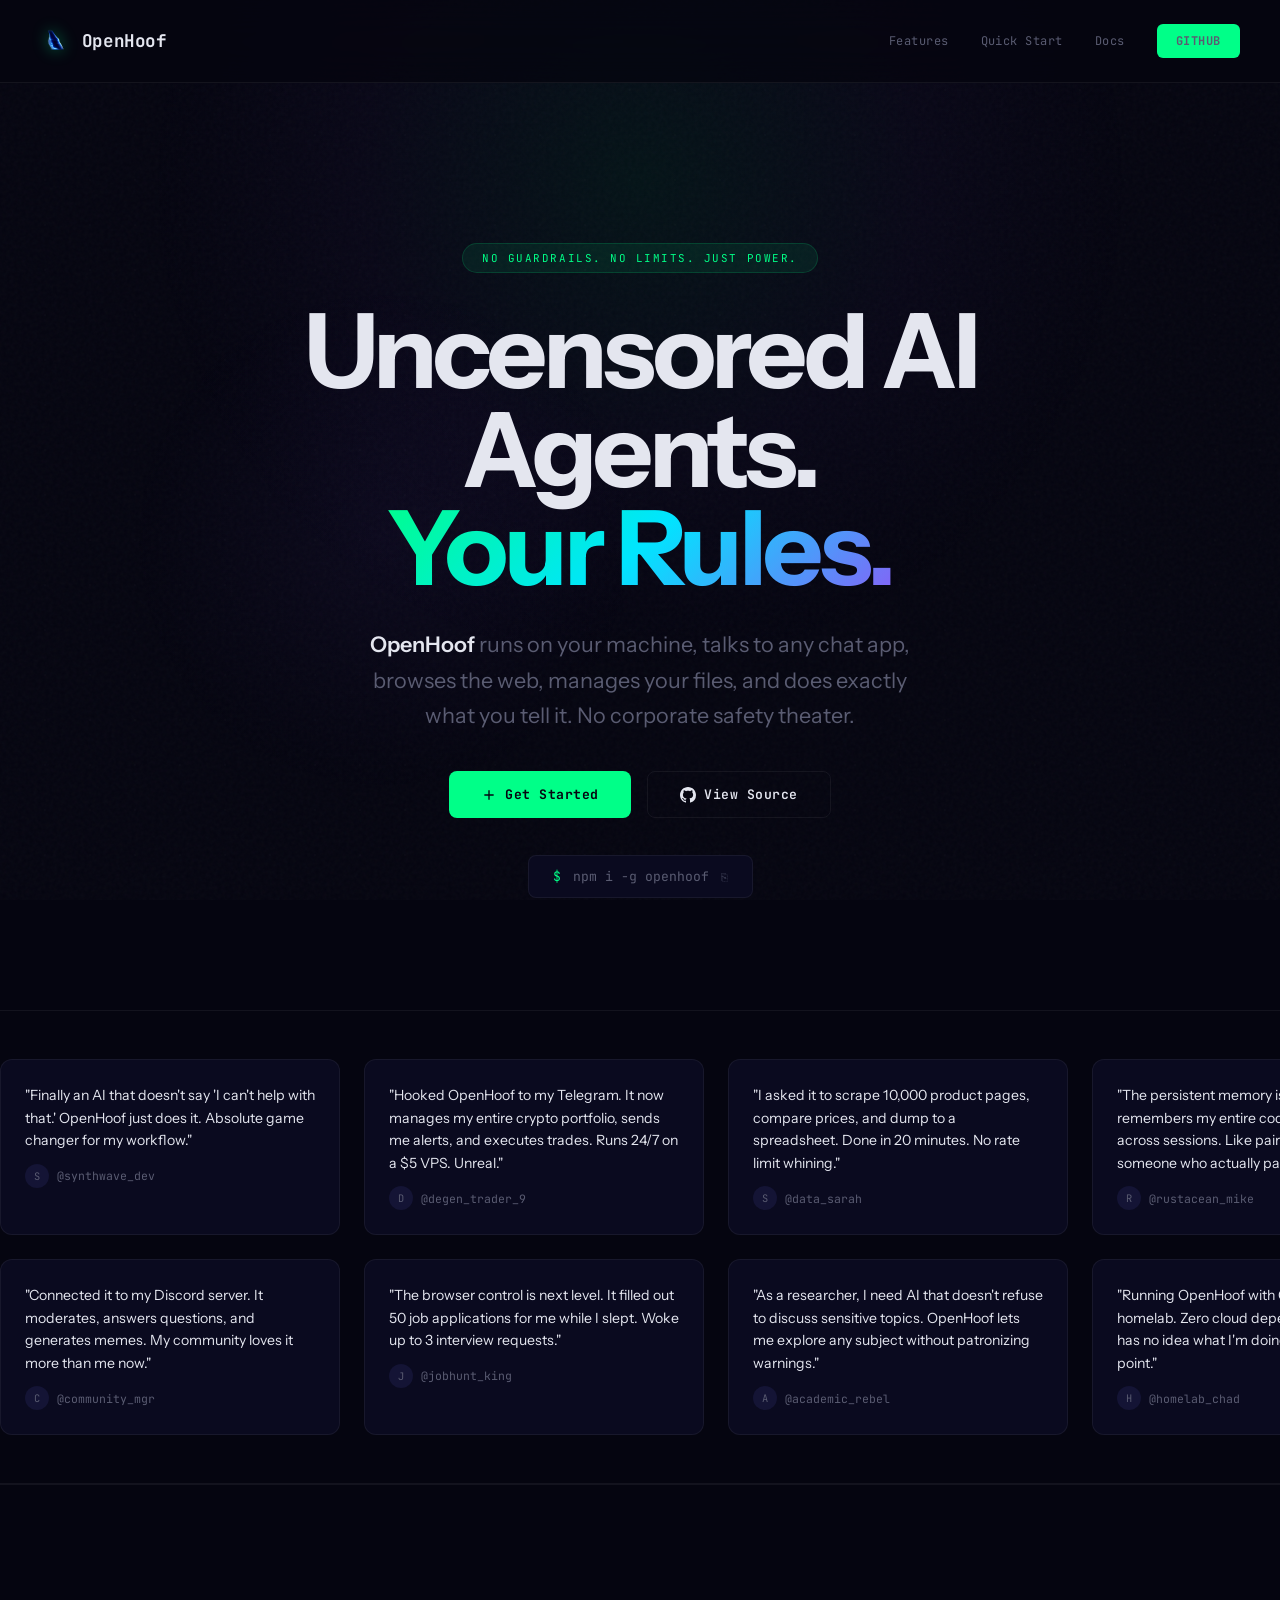
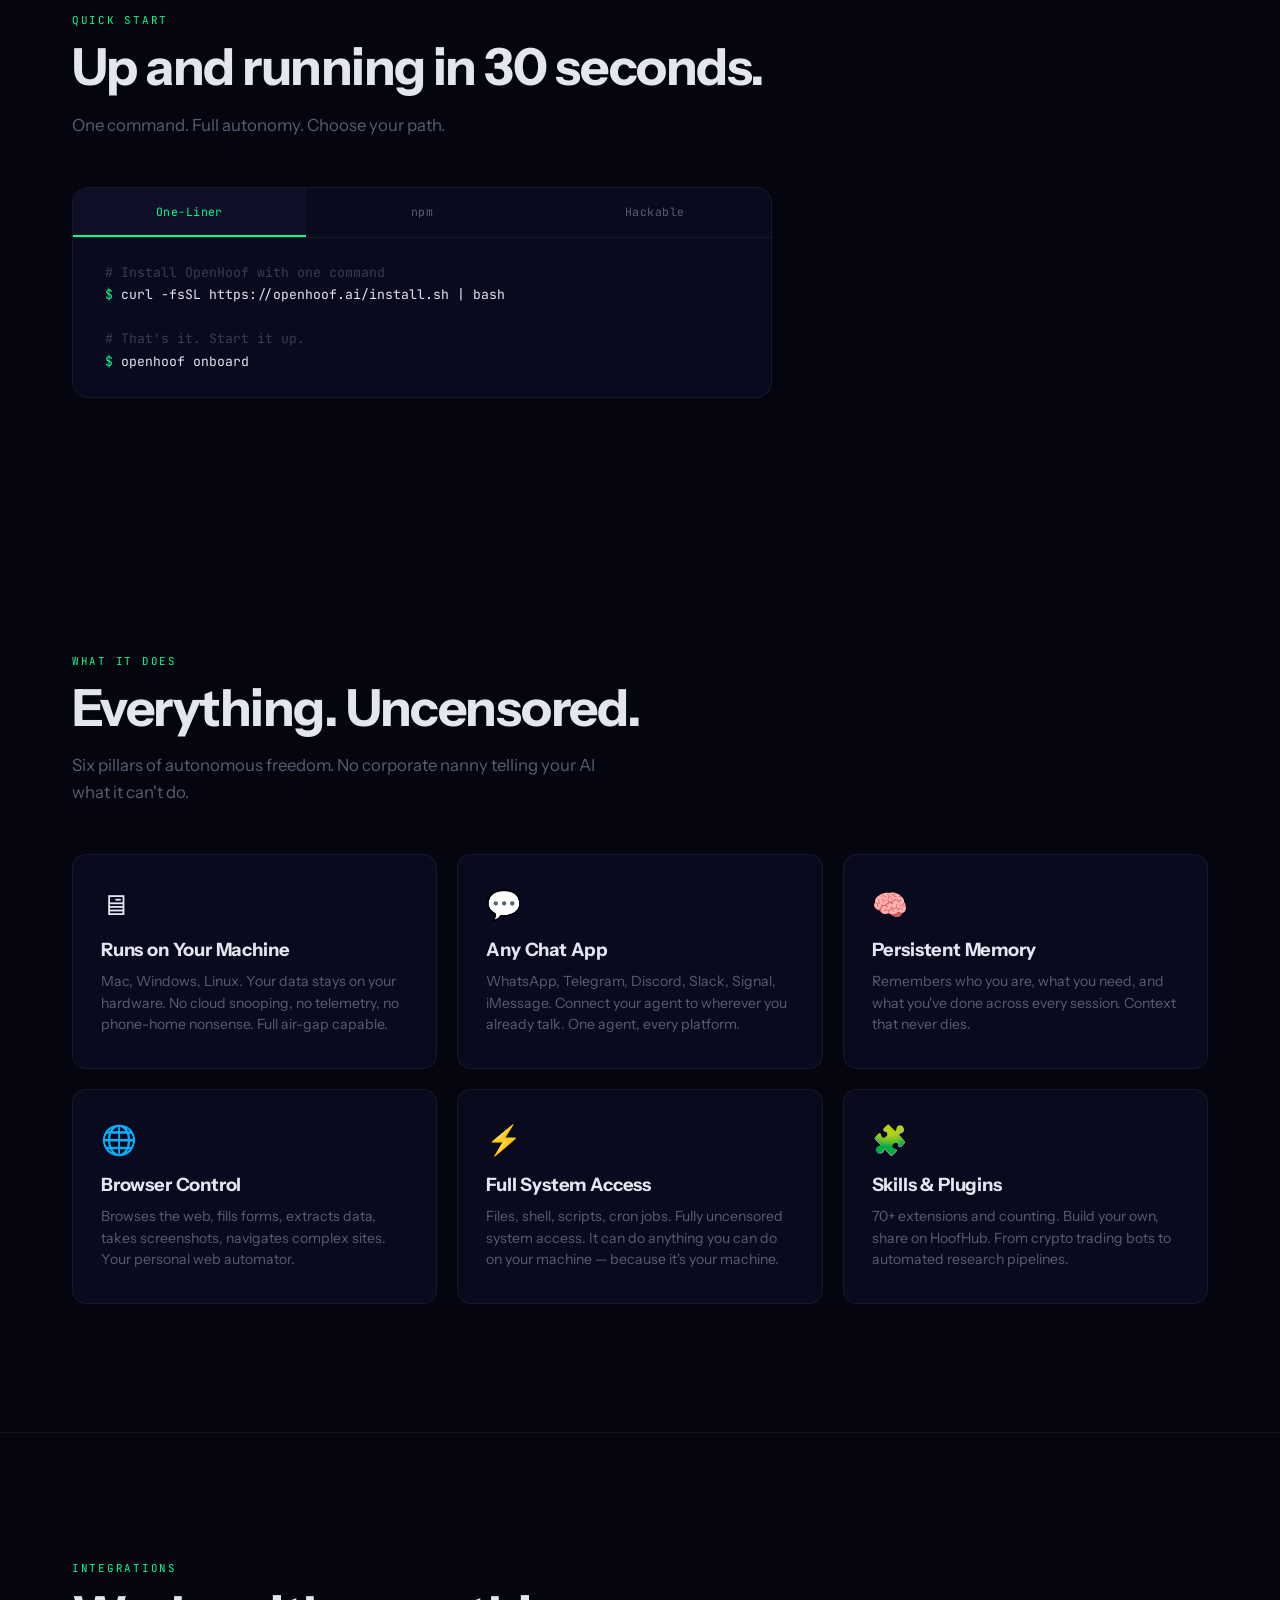
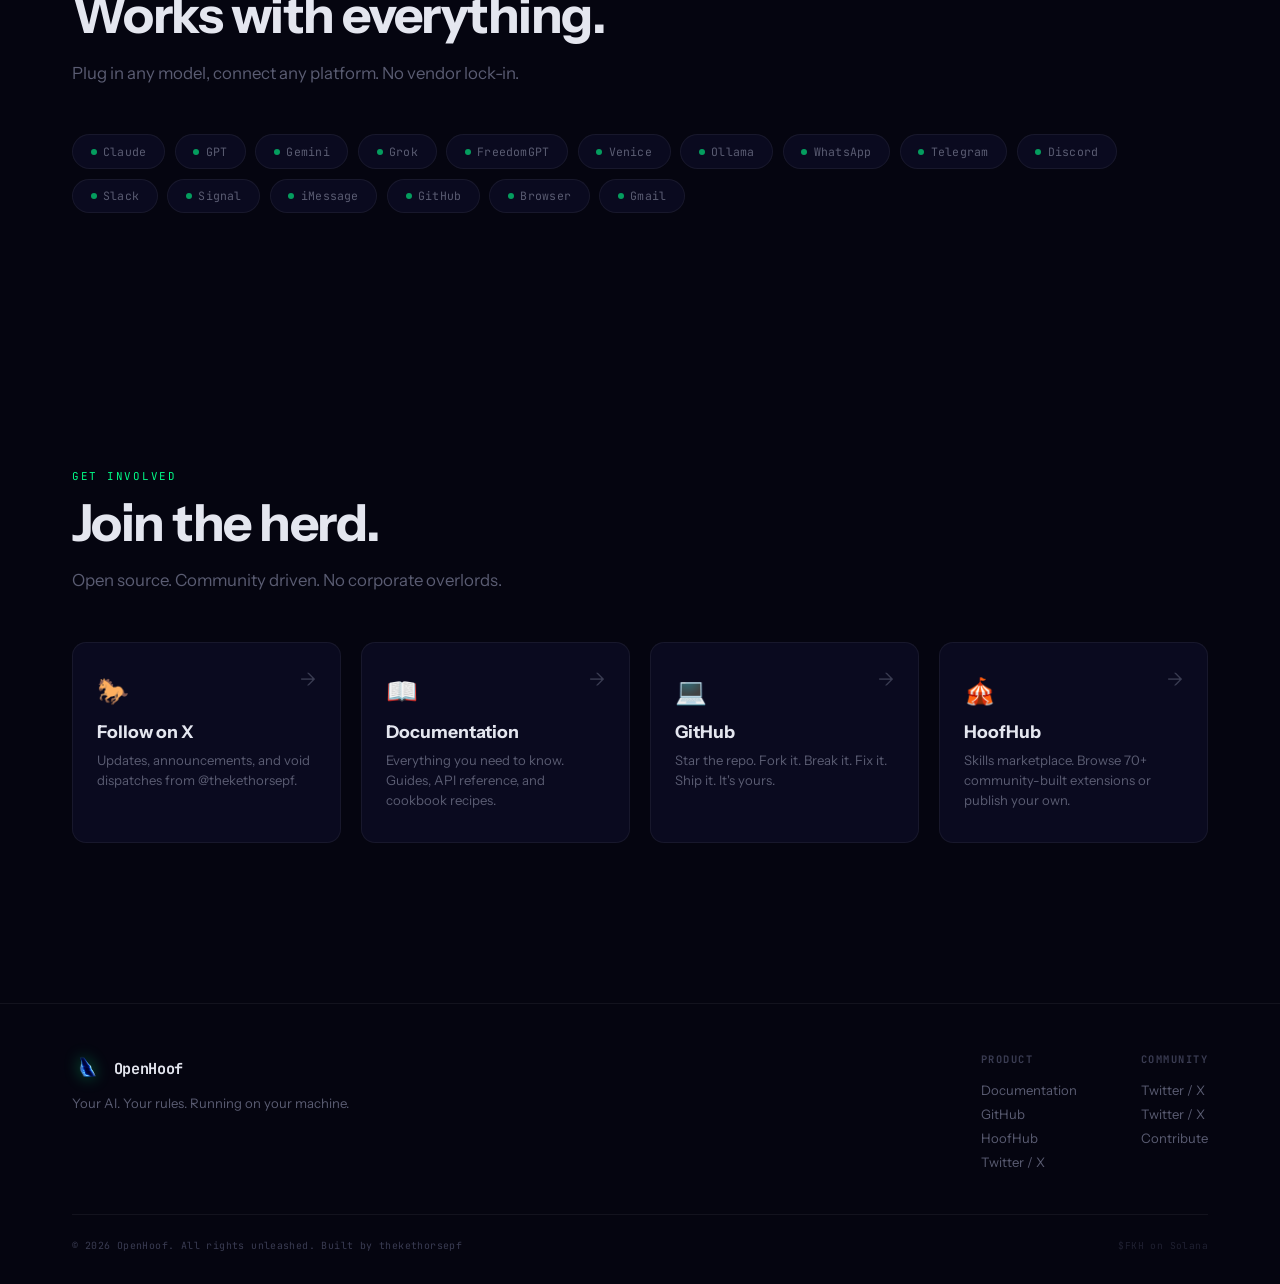
==== commit 52c2e997: "fix: remove fake discord links, replace with X/Twitter" ====
--- a/index.html
+++ b/index.html
@@ -920,7 +920,7 @@
       <nav class="topbar-nav">
         <a href="#features" class="nav-link">Features</a>
         <a href="#quickstart" class="nav-link">Quick Start</a>
-        <a href="https://docs.openhoof.ai" target="_blank" rel="noopener" class="nav-link">Docs</a>
+        <a href="/docs" target="_blank" rel="noopener" class="nav-link">Docs</a>
         <a href="https://github.com/OpenHoof-AI/OpenHoof" target="_blank" rel="noopener" class="topbar-cta">GitHub</a>
       </nav>
     </header>
@@ -939,7 +939,7 @@
       </p>
 
       <div class="hero-buttons">
-        <a href="https://docs.openhoof.ai" class="btn-primary">
+        <a href="/docs" class="btn-primary">
           <svg width="16" height="16" fill="none" stroke="currentColor" stroke-width="2" viewBox="0 0 24 24"><path d="M12 5v14M5 12h14"/></svg>
           Get Started
         </a>
@@ -1097,12 +1097,12 @@
         </div>
 
         <div class="cta-grid reveal">
-          <a href="https://discord.gg/openhoof" target="_blank" rel="noopener" class="cta-card">
-            <div class="cta-card-icon">&#x1F4E3;</div>
-            <div class="cta-card-title">Discord</div>
-            <div class="cta-card-desc">Chat with the herd. Get help, share builds, and vibe with fellow degens.</div>
+          <a href="https://x.com/thekethorsepf" target="_blank" rel="noopener" class="cta-card">
+            <div class="cta-card-icon">&#x1F40E;</div>
+            <div class="cta-card-title">Follow on X</div>
+            <div class="cta-card-desc">Updates, announcements, and void dispatches from @thekethorsepf.</div>
           </a>
-          <a href="https://docs.openhoof.ai" target="_blank" rel="noopener" class="cta-card">
+          <a href="/docs" target="_blank" rel="noopener" class="cta-card">
             <div class="cta-card-icon">&#x1F4D6;</div>
             <div class="cta-card-title">Documentation</div>
             <div class="cta-card-desc">Everything you need to know. Guides, API reference, and cookbook recipes.</div>
@@ -1112,7 +1112,7 @@
             <div class="cta-card-title">GitHub</div>
             <div class="cta-card-desc">Star the repo. Fork it. Break it. Fix it. Ship it. It's yours.</div>
           </a>
-          <a href="https://hoofhub.com" target="_blank" rel="noopener" class="cta-card">
+          <a href="https://openhoof.ai/marketplace" target="_blank" rel="noopener" class="cta-card">
             <div class="cta-card-icon">&#x1F3AA;</div>
             <div class="cta-card-title">HoofHub</div>
             <div class="cta-card-desc">Skills marketplace. Browse 70+ community-built extensions or publish your own.</div>
@@ -1138,15 +1138,15 @@
           <div class="footer-cols">
             <div class="footer-col">
               <h4>Product</h4>
-              <a href="https://docs.openhoof.ai" target="_blank" rel="noopener">Documentation</a>
+              <a href="/docs" target="_blank" rel="noopener">Documentation</a>
               <a href="https://github.com/OpenHoof-AI/OpenHoof" target="_blank" rel="noopener">GitHub</a>
-              <a href="https://hoofhub.com" target="_blank" rel="noopener">HoofHub</a>
-              <a href="https://discord.gg/openhoof" target="_blank" rel="noopener">Discord</a>
+              <a href="https://openhoof.ai/marketplace" target="_blank" rel="noopener">HoofHub</a>
+              <a href="https://x.com/thekethorsepf" target="_blank" rel="noopener">Twitter / X</a>
             </div>
             <div class="footer-col">
               <h4>Community</h4>
-              <a href="https://x.com/openhoof" target="_blank" rel="noopener">Twitter / X</a>
-              <a href="https://discord.gg/openhoof" target="_blank" rel="noopener">Discord</a>
+              <a href="https://x.com/thekethorsepf" target="_blank" rel="noopener">Twitter / X</a>
+              <a href="https://x.com/thekethorsepf" target="_blank" rel="noopener">Twitter / X</a>
               <a href="https://github.com/OpenHoof-AI/OpenHoof" target="_blank" rel="noopener">Contribute</a>
             </div>
           </div>
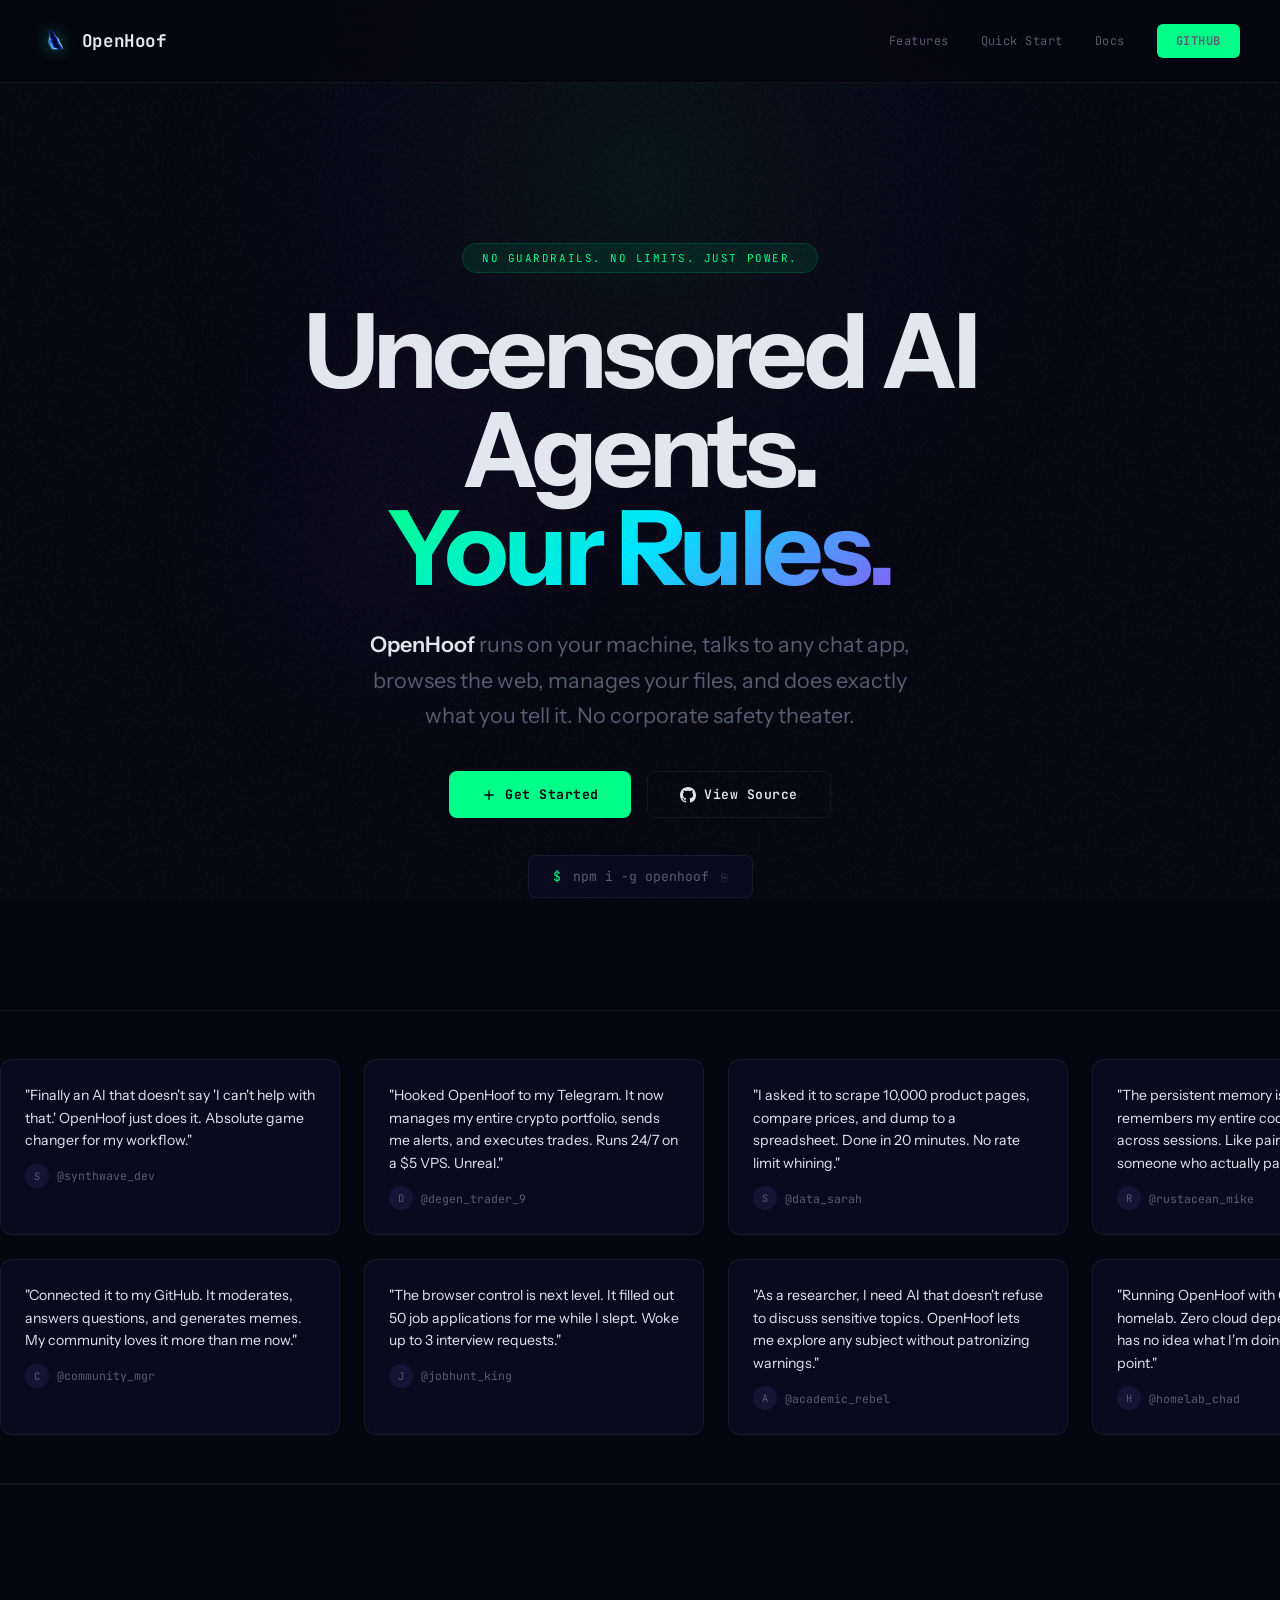
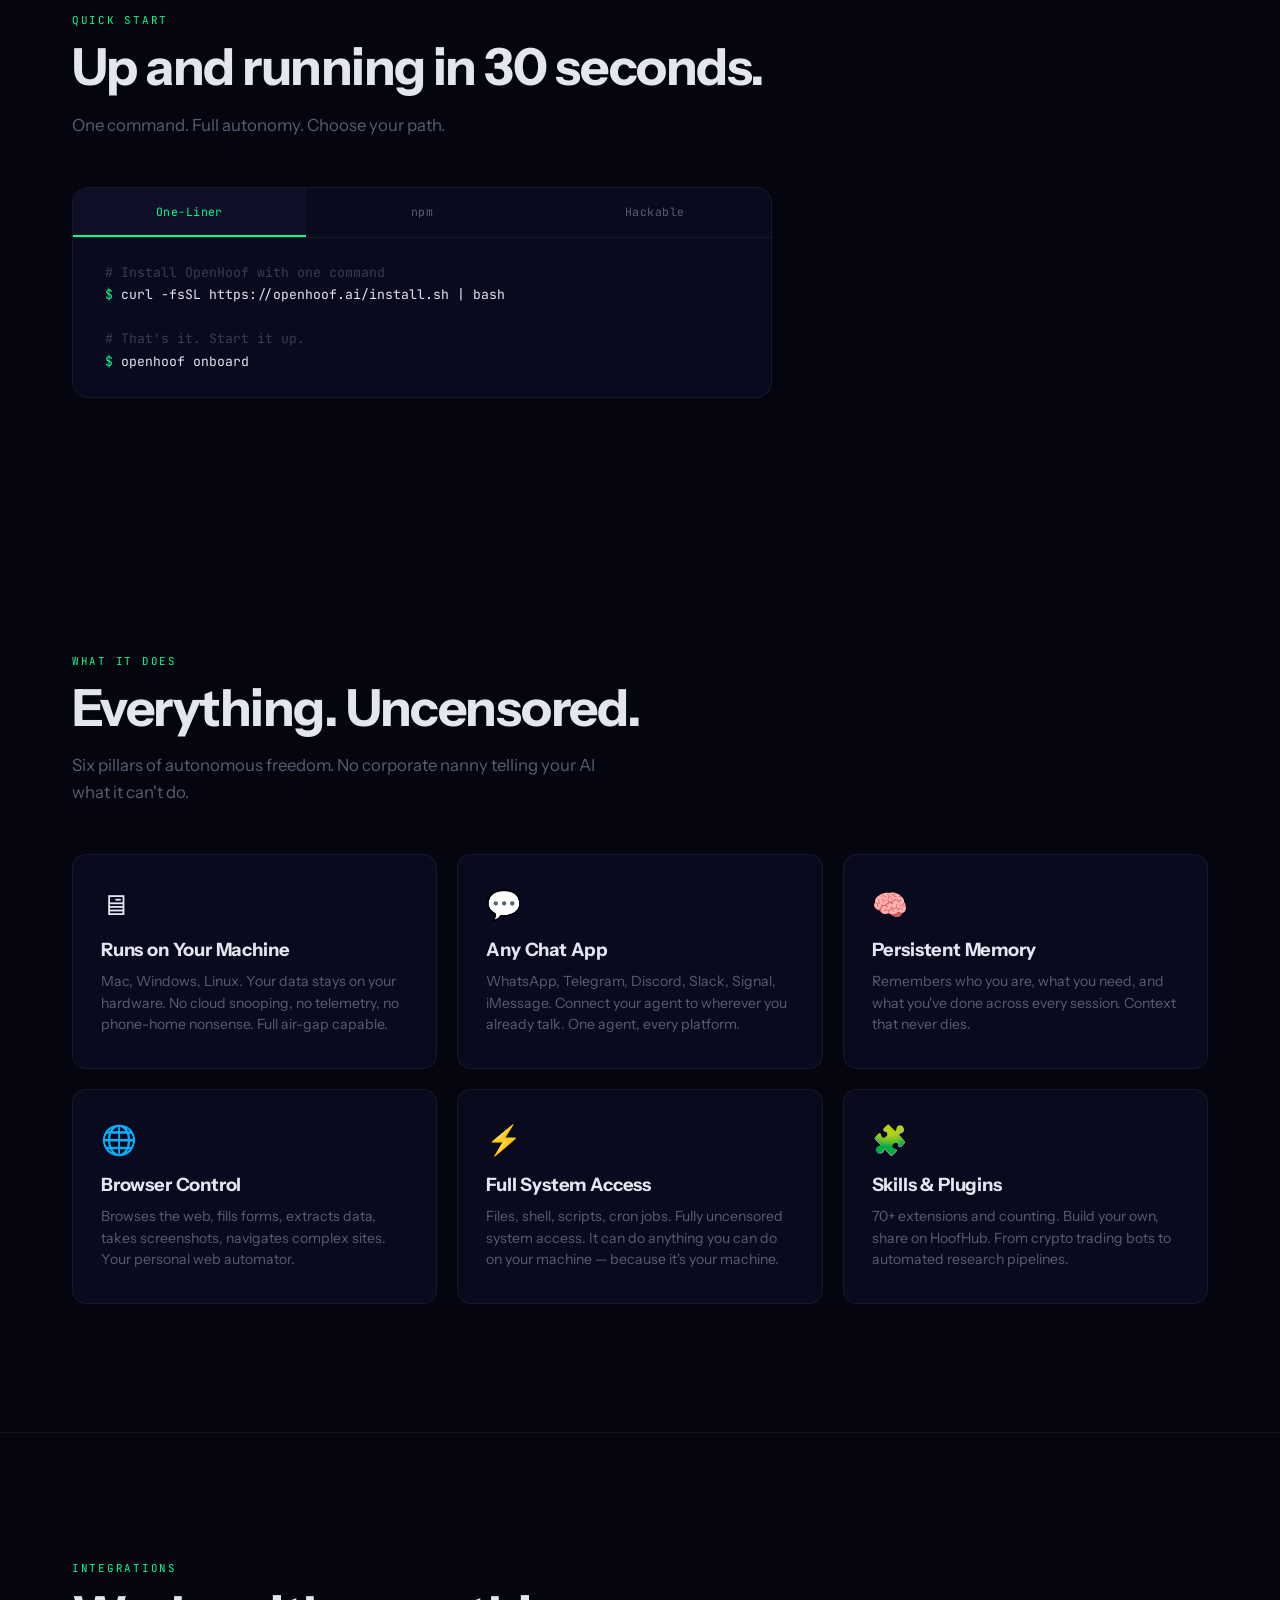
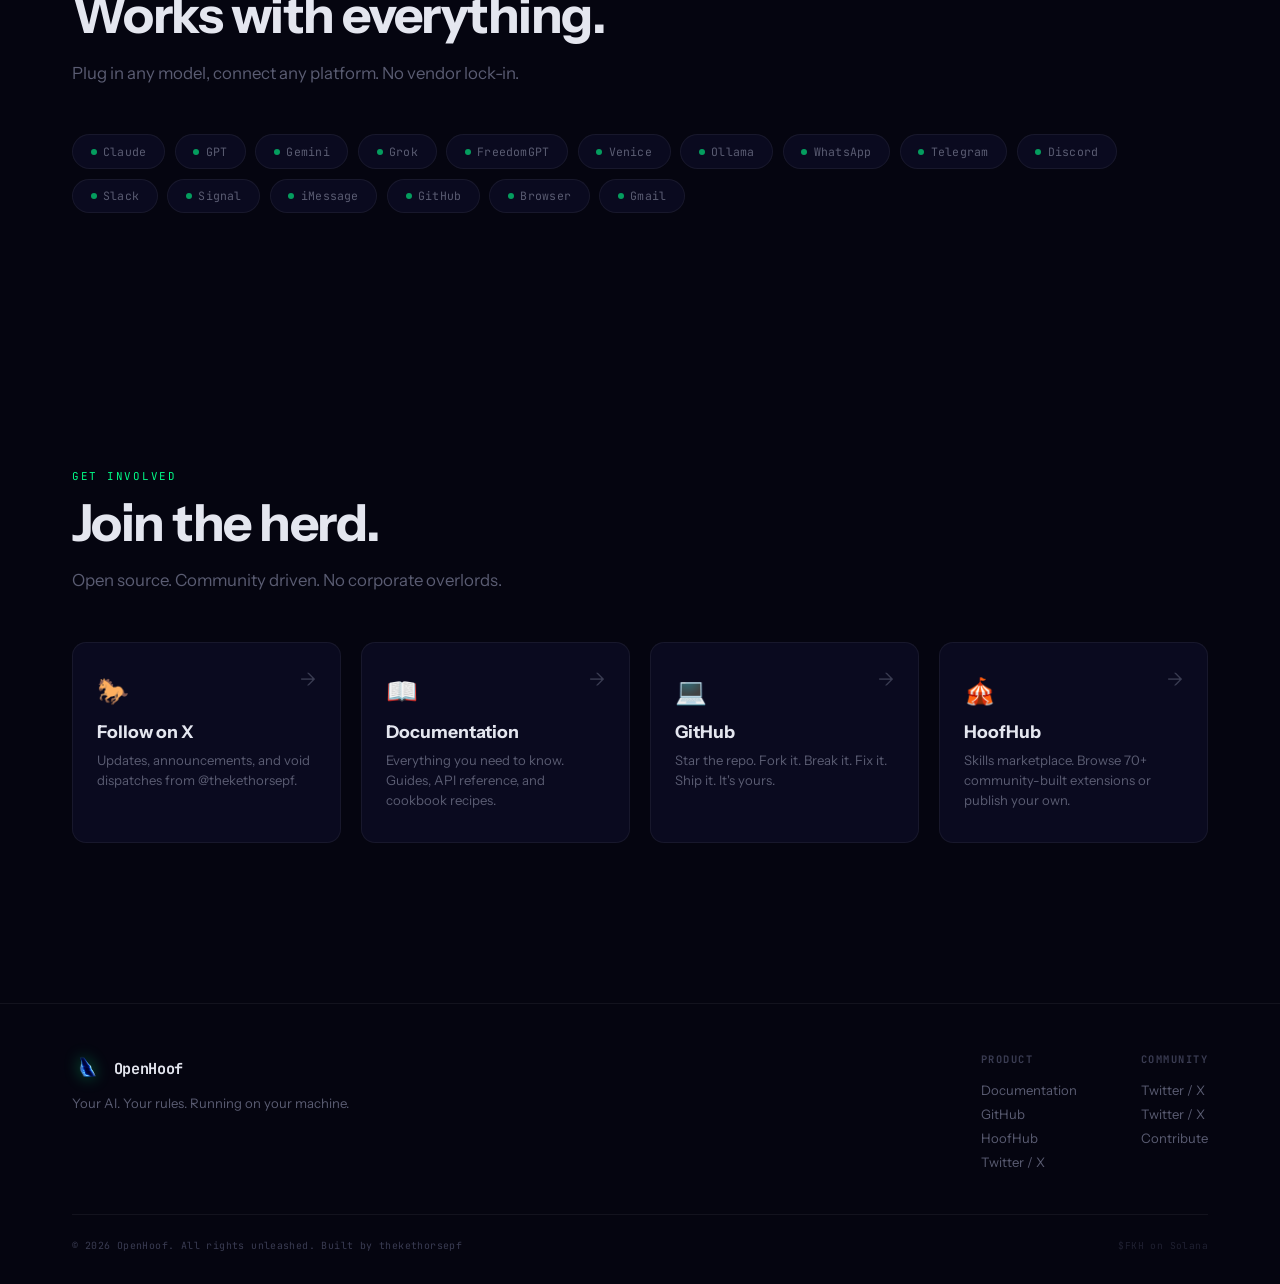
==== commit faea1643: "fix: remove Discord/Telegram links, fix docs links to use /docs path" ====
--- a/index.html
+++ b/index.html
@@ -920,7 +920,7 @@
       <nav class="topbar-nav">
         <a href="#features" class="nav-link">Features</a>
         <a href="#quickstart" class="nav-link">Quick Start</a>
-        <a href="/docs" target="_blank" rel="noopener" class="nav-link">Docs</a>
+        <a href="/docs" class="nav-link">Docs</a>
         <a href="https://github.com/OpenHoof-AI/OpenHoof" target="_blank" rel="noopener" class="topbar-cta">GitHub</a>
       </nav>
     </header>
@@ -1102,7 +1102,7 @@
             <div class="cta-card-title">Follow on X</div>
             <div class="cta-card-desc">Updates, announcements, and void dispatches from @thekethorsepf.</div>
           </a>
-          <a href="/docs" target="_blank" rel="noopener" class="cta-card">
+          <a href="/docs" class="cta-card">
             <div class="cta-card-icon">&#x1F4D6;</div>
             <div class="cta-card-title">Documentation</div>
             <div class="cta-card-desc">Everything you need to know. Guides, API reference, and cookbook recipes.</div>
@@ -1138,7 +1138,7 @@
           <div class="footer-cols">
             <div class="footer-col">
               <h4>Product</h4>
-              <a href="/docs" target="_blank" rel="noopener">Documentation</a>
+              <a href="/docs">Documentation</a>
               <a href="https://github.com/OpenHoof-AI/OpenHoof" target="_blank" rel="noopener">GitHub</a>
               <a href="https://openhoof.ai/marketplace" target="_blank" rel="noopener">HoofHub</a>
               <a href="https://x.com/thekethorsepf" target="_blank" rel="noopener">Twitter / X</a>
@@ -1171,7 +1171,7 @@
       { text: "OpenHoof running on my Mac with Ollama. Fully local, fully private, fully unhinged. This is what AI was supposed to be.", author: "@privacy_maxi", avatar: "P" },
       { text: "Built a custom skill that monitors court filings and summarizes them. Took me 30 minutes. The plugin system is stupidly good.", author: "@legaltech_anon", avatar: "L" },
       { text: "Replaced 3 SaaS subscriptions with OpenHoof skills. It does email triage, calendar management, and meeting notes. Saves me $200/month.", author: "@founder_grind", avatar: "F" },
-      { text: "Connected it to my Discord server. It moderates, answers questions, and generates memes. My community loves it more than me now.", author: "@community_mgr", avatar: "C" },
+      { text: "Connected it to my GitHub. It moderates, answers questions, and generates memes. My community loves it more than me now.", author: "@community_mgr", avatar: "C" },
       { text: "The browser control is next level. It filled out 50 job applications for me while I slept. Woke up to 3 interview requests.", author: "@jobhunt_king", avatar: "J" },
       { text: "As a researcher, I need AI that doesn't refuse to discuss sensitive topics. OpenHoof lets me explore any subject without patronizing warnings.", author: "@academic_rebel", avatar: "A" },
       { text: "Running OpenHoof with Grok on my homelab. Zero cloud dependency. My ISP has no idea what I'm doing and that's the point.", author: "@homelab_chad", avatar: "H" },
